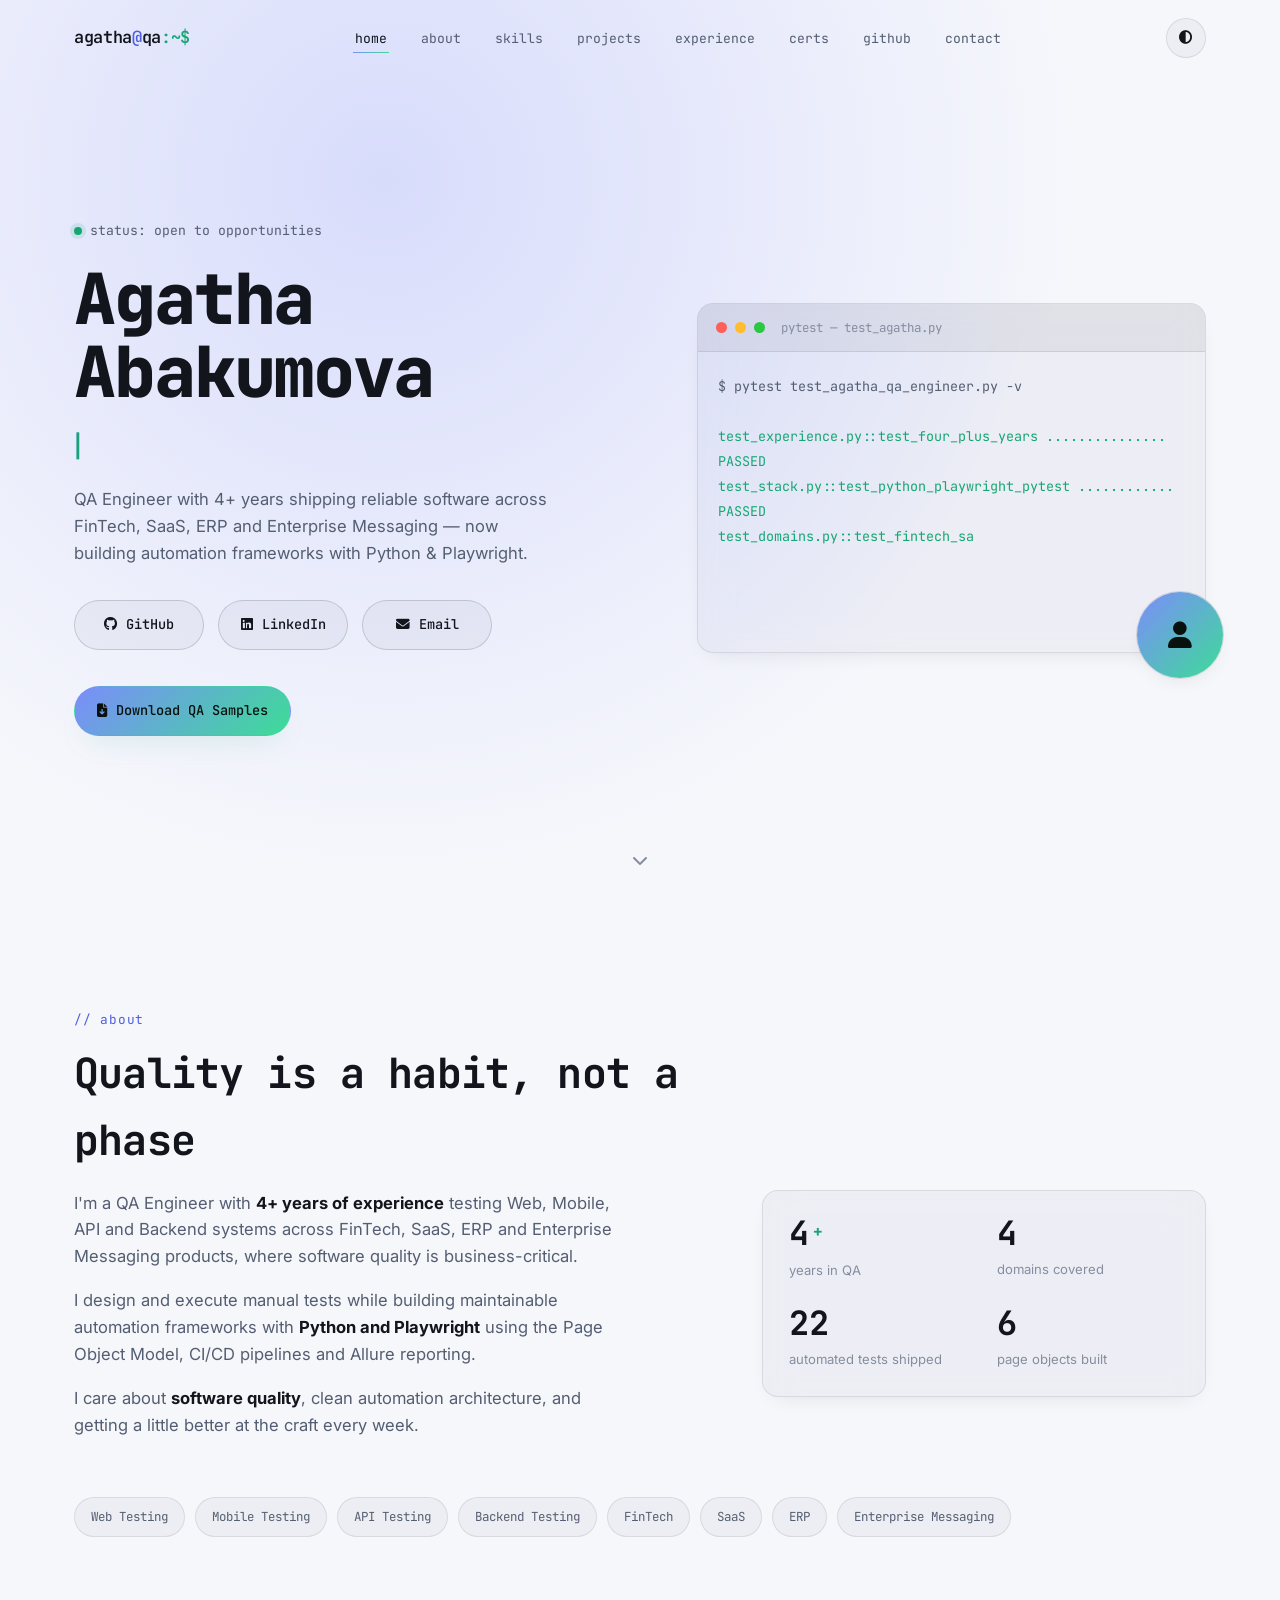
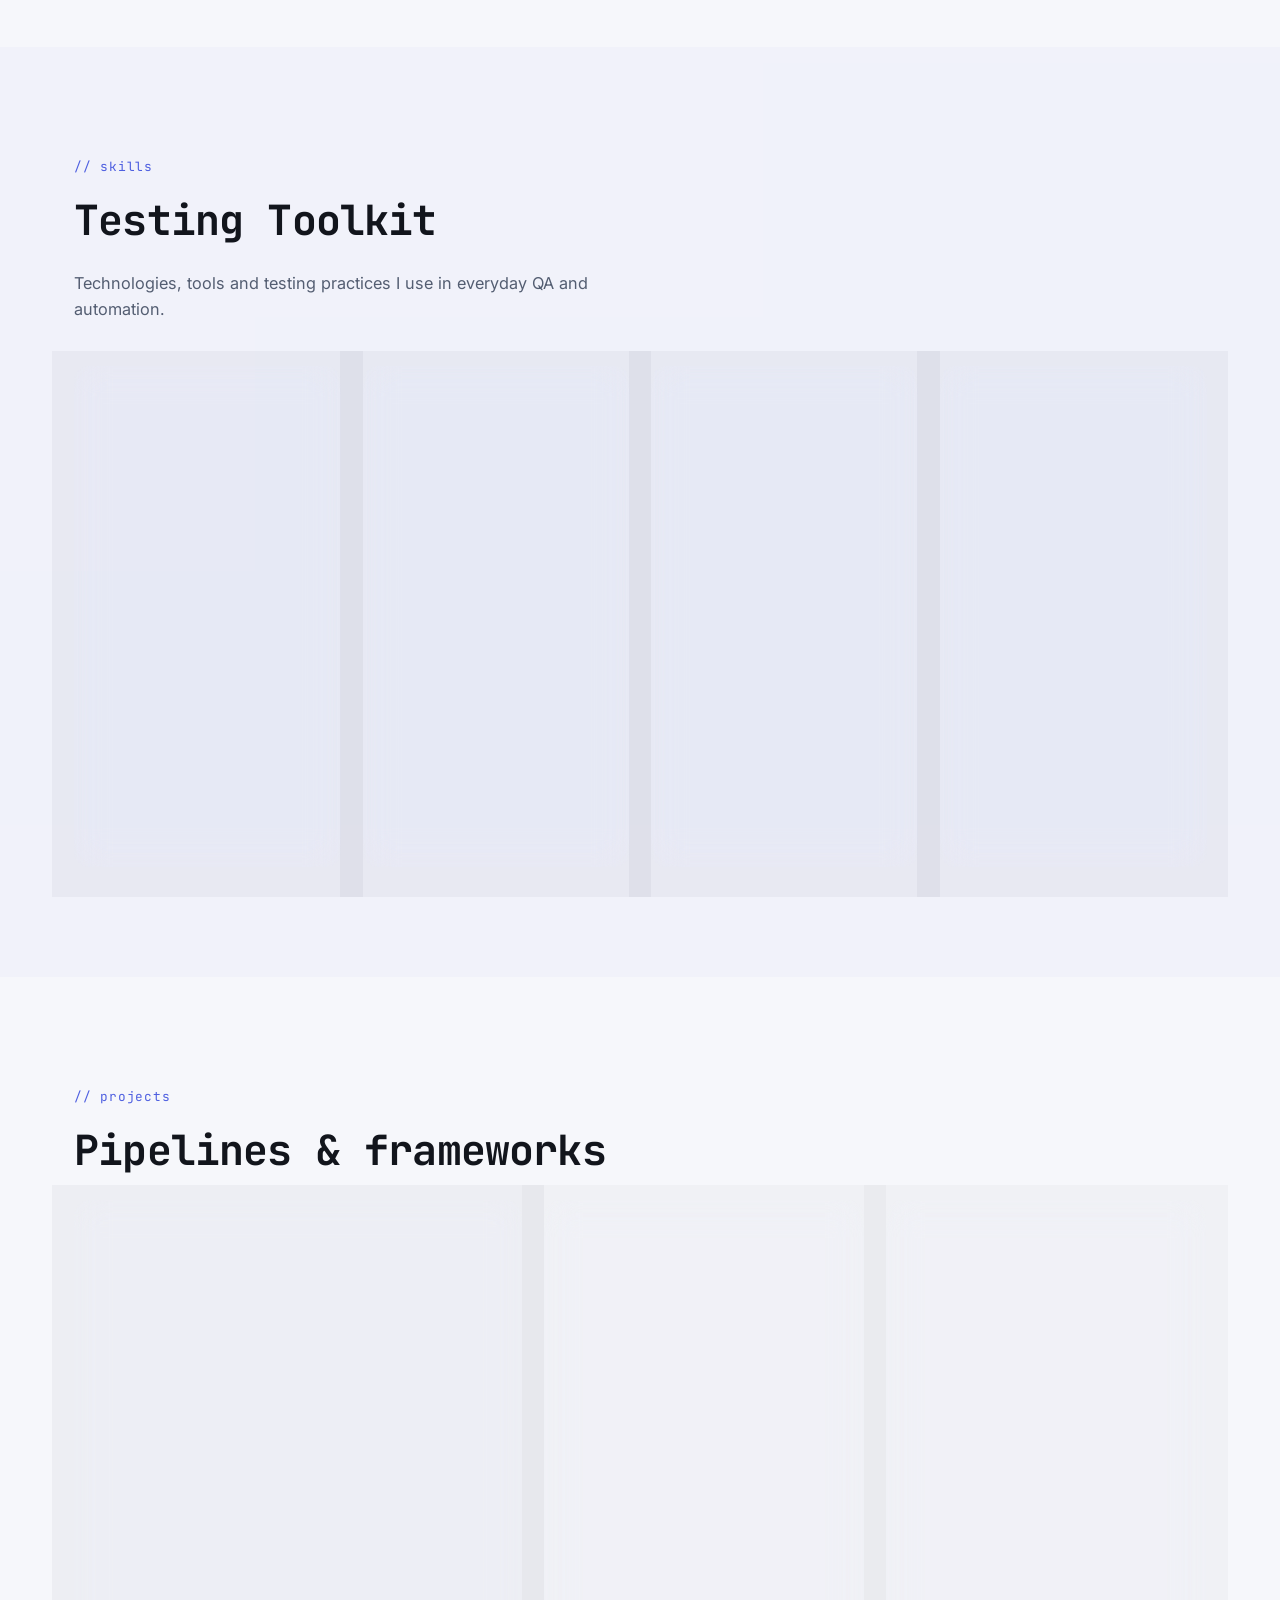
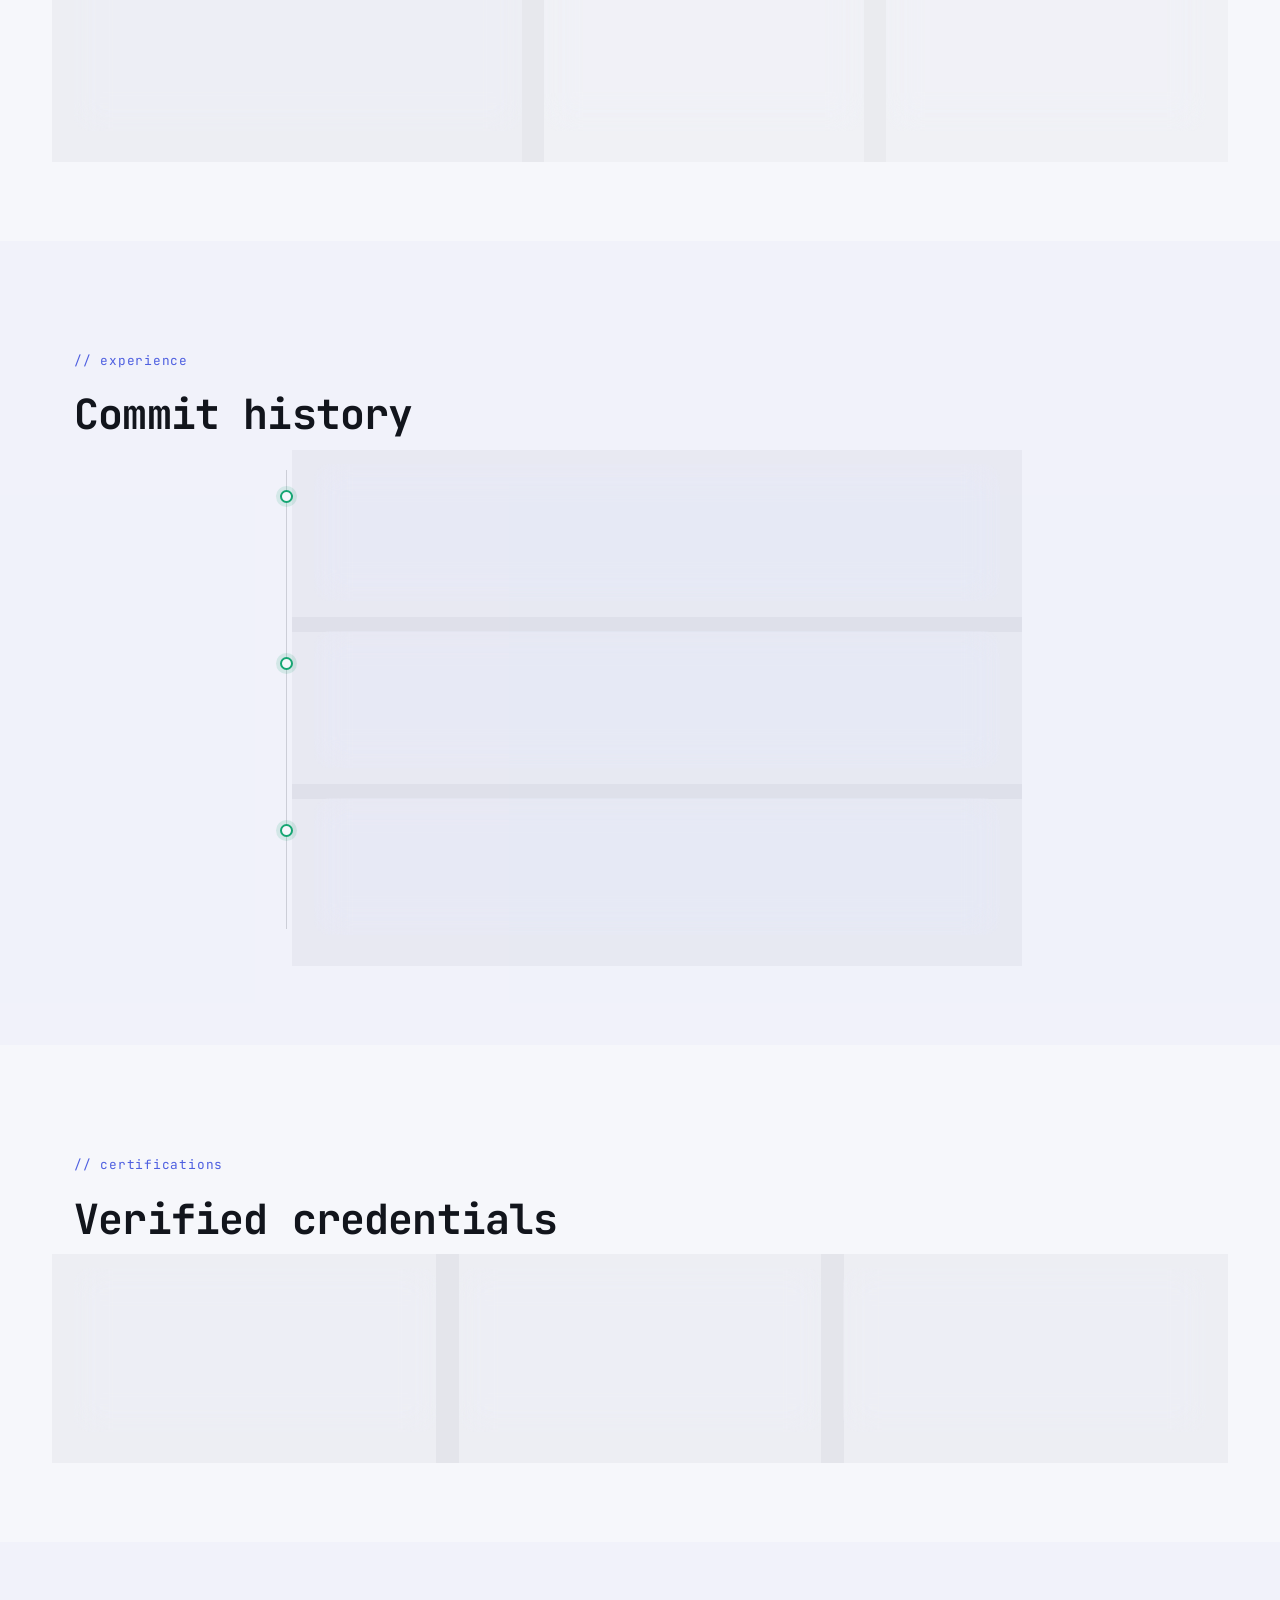
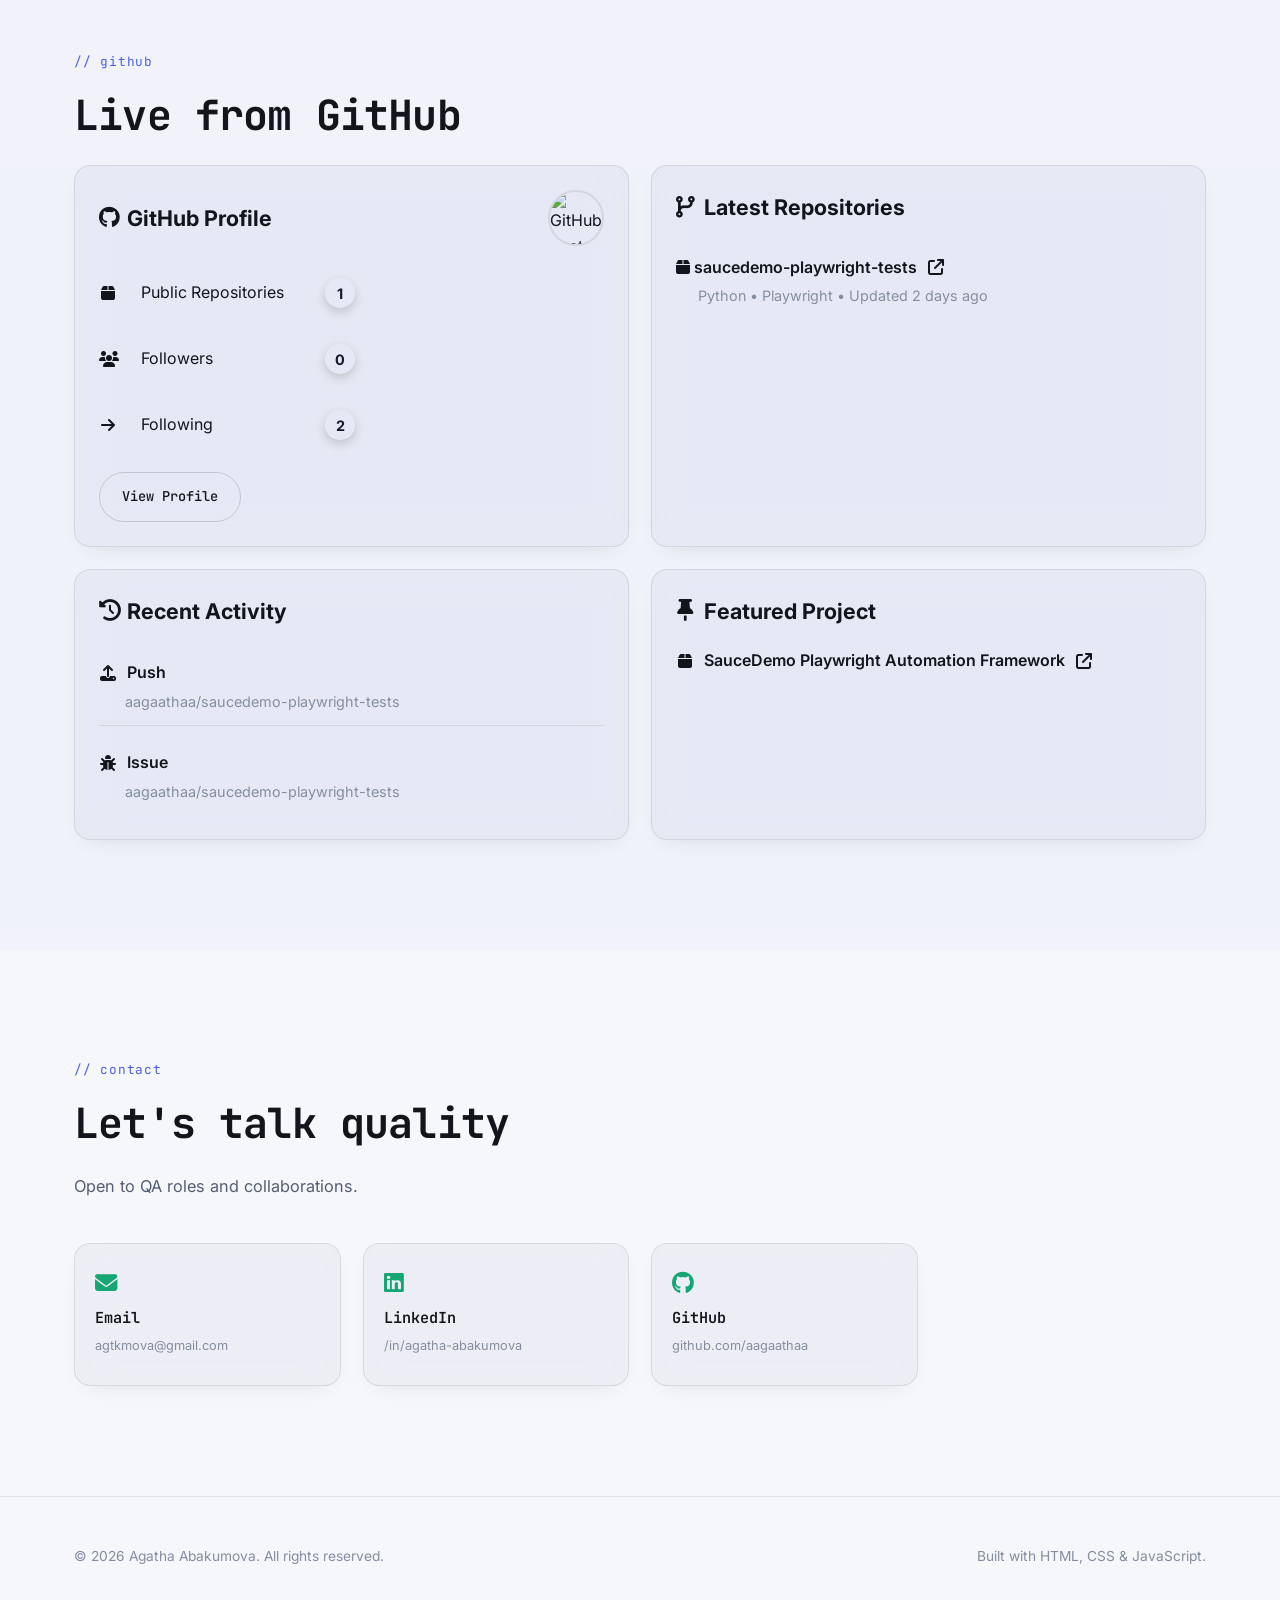
==== index.html @ ff7e0d7d "Initial portfolio release" ====
<!doctype html>
<html lang="en">
  <head>
    <meta charset="UTF-8" />
    <meta name="viewport" content="width=device-width, initial-scale=1.0" />
    <title>Agatha Abakumova — QA Engineer</title>
    <meta
      name="description"
      content="Agatha Abakumova — QA Engineer with 4+ years of experience in Manual Testing and QA Automation using Python, Playwright and Pytest across FinTech, SaaS, ERP and Enterprise Messaging."
    />
    <meta
      name="keywords"
      content="Manual QA, QA Automation Engineer, Python, Playwright, Pytest, QA Engineer, Software Testing, Test Automation"
    />
    <meta name="author" content="Agatha Abakumova" />

    <!-- Open Graph -->
    <meta property="og:type" content="website" />
    <meta property="og:title" content="Agatha Abakumova — QA Engineer" />
    <meta
      property="og:description"
      content="4+ years of QA experience across Web, Mobile, API and Backend testing. Now building automation frameworks with Python & Playwright."
    />
    <meta property="og:image" content="assets/images/og-cover.png" />
    <meta property="og:url" content=" https://aagaathaa.github.io/" />

    <!-- Favicon -->
    <link rel="icon" type="image/svg+xml" href="assets/icons/favicon.svg" />
    <link
      rel="icon"
      type="image/png"
      sizes="32x32"
      href="assets/icons/favicon-32.png"
    />
    <link
      rel="icon"
      type="image/png"
      sizes="16x16"
      href="assets/icons/favicon-16.png"
    />
    <link rel="icon" href="assets/icons/favicon.ico" />

    <!-- Apple -->
    <link rel="apple-touch-icon" href="assets/icons/apple-touch-icon.png" />

    <!-- Web App -->
    <link rel="manifest" href="assets/icons/site.webmanifest" />

    <!-- Fonts -->
    <link rel="preconnect" href="https://fonts.googleapis.com" />
    <link rel="preconnect" href="https://fonts.gstatic.com" crossorigin />
    <link
      href="https://fonts.googleapis.com/css2?family=JetBrains+Mono:wght@400;500;600;700;800&family=Inter:wght@400;500;600;700;800&display=swap"
      rel="stylesheet"
    />

    <!-- Font Awesome -->
    <link
      rel="stylesheet"
      href="https://cdnjs.cloudflare.com/ajax/libs/font-awesome/6.5.1/css/all.min.css"
    />

    <!-- AOS -->
    <link
      rel="stylesheet"
      href="https://cdnjs.cloudflare.com/ajax/libs/aos/2.3.4/aos.css"
    />

    <!-- Fancybox -->
    <link
      rel="stylesheet"
      href="https://cdn.jsdelivr.net/npm/@fancyapps/ui/dist/fancybox/fancybox.css"
    />

    <!-- Styles -->
    <link rel="stylesheet" href="css/style.css" />
  </head>
  <body data-theme="dark">
    <!-- Loader -->
    <div id="loader" aria-hidden="true">
      <div class="loader-terminal">
        <span class="loader-prompt">agatha@qa:~$</span>
        <span class="loader-cmd">
          initializing_portfolio<span class="loader-cursor">▌</span></span
        >
      </div>
    </div>

    <!-- Particles background -->
    <div id="tsparticles" aria-hidden="true"></div>

    <!-- Nav -->
    <header class="site-header" id="siteHeader">
      <nav class="navbar" aria-label="Primary">
        <a href="#home" class="brand">
          <span class="brand-prompt"
            >agatha<span class="brand-at">@</span>qa</span
          ><span class="brand-caret">:~$</span>
        </a>

        <button
          class="nav-toggle"
          id="navToggle"
          aria-label="Toggle navigation"
          aria-expanded="false"
        >
          <span></span><span></span><span></span>
        </button>

        <ul class="nav-links" id="navLinks">
          <li><a href="#home" class="nav-link active">home</a></li>
          <li><a href="#about" class="nav-link">about</a></li>
          <li><a href="#skills" class="nav-link">skills</a></li>
          <li><a href="#projects" class="nav-link">projects</a></li>
          <li><a href="#experience" class="nav-link">experience</a></li>
          <li><a href="#certifications" class="nav-link">certs</a></li>
          <li><a href="#github" class="nav-link">github</a></li>
          <li><a href="#contact" class="nav-link">contact</a></li>
        </ul>

        <button
          id="themeToggle"
          class="theme-toggle"
          aria-label="Toggle dark and light mode"
        >
          <i class="fa-solid fa-circle-half-stroke"></i>

          <span class="theme-tooltip">Switch theme</span>
        </button>
      </nav>
    </header>

    <main>
      <!-- HOME / HERO -->
      <section id="home" class="hero">
        <div class="hero-inner container">
          <div class="hero-copy" data-aos="fade-right" data-aos-duration="700">
            <p class="hero-eyebrow">
              <span class="dot dot-pass"></span>status: open to opportunities
            </p>
            <h1 class="hero-name">Agatha<br />Abakumova</h1>
            <p class="hero-role">
              <span id="typed-role"></span
              ><span class="typed-cursor" aria-hidden="true">|</span>
            </p>
            <p class="hero-desc">
              QA Engineer with 4+ years shipping reliable software across
              FinTech, SaaS, ERP and Enterprise Messaging — now building
              automation frameworks with Python &amp; Playwright.
            </p>

            <div class="hero-actions">
              <a
                href="https://github.com/aagaathaa"
                target="_blank"
                rel="noopener"
                class="btn btn-ghost"
              >
                <i class="fa-brands fa-github"></i> GitHub
              </a>

              <a
                href="https://www.linkedin.com/in/agatha-abakumova-537322231/"
                target="_blank"
                rel="noopener"
                class="btn btn-ghost"
              >
                <i class="fa-brands fa-linkedin"></i> LinkedIn
              </a>

              <a href="#contact" class="btn btn-ghost">
                <i class="fa-solid fa-envelope"></i> Email
              </a>

              <div class="hero-break"></div>

              <a href="assets/qa-samples.zip" class="btn btn-primary" download>
                <i class="fa-solid fa-file-arrow-down"></i> Download QA Samples
              </a>
            </div>
          </div>

          <div
            class="hero-visual"
            data-aos="fade-left"
            data-aos-duration="700"
            data-aos-delay="150"
          >
            <div class="terminal-card glass">
              <div class="terminal-bar">
                <span class="tdot tdot-red"></span
                ><span class="tdot tdot-yellow"></span
                ><span class="tdot tdot-green"></span>
                <span class="terminal-title">pytest — test_agatha.py</span>
              </div>
              <pre
                class="terminal-body"
                id="terminalBody"
                aria-live="polite"
              ></pre>
            </div>
            <div class="avatar-badge glass">
              <div class="avatar-ph"><i class="fa-solid fa-user"></i></div>
            </div>
          </div>
        </div>

        <a href="#about" class="scroll-hint" aria-label="Scroll to About">
          <i class="fa-solid fa-chevron-down"></i>
        </a>
      </section>

      <!-- ABOUT -->
      <section id="about" class="section">
        <div class="container">
          <p class="eyebrow" data-aos="fade-up">// about</p>
          <h2 class="section-title" data-aos="fade-up">
            Quality is a habit, not a phase
          </h2>

          <div class="about-grid">
            <div class="about-text" data-aos="fade-up" data-aos-delay="100">
              <p>
                I'm a QA Engineer with
                <strong>4+ years of experience</strong> testing Web, Mobile, API
                and Backend systems across FinTech, SaaS, ERP and Enterprise
                Messaging products, where software quality is business-critical.
              </p>
              <p>
                I design and execute manual tests while building maintainable
                automation frameworks with
                <strong>Python and Playwright</strong> using the Page Object
                Model, CI/CD pipelines and Allure reporting.
              </p>
              <p>
                I care about <strong>software quality</strong>, clean automation
                architecture, and getting a little better at the craft every
                week.
              </p>
            </div>

            <div
              class="about-stats glass"
              data-aos="fade-up"
              data-aos-delay="200"
            >
              <div class="stat">
                <span class="stat-num" data-count="4">0</span
                ><span class="stat-suffix">+</span>
                <span class="stat-label">years in QA</span>
              </div>
              <div class="stat">
                <span class="stat-num" data-count="4">0</span>
                <span class="stat-label">domains covered</span>
              </div>
              <div class="stat">
                <span class="stat-num" data-count="22">0</span>
                <span class="stat-label">automated tests shipped</span>
              </div>
              <div class="stat">
                <span class="stat-num" data-count="6">0</span>
                <span class="stat-label">page objects built</span>
              </div>
            </div>
          </div>

          <div class="domain-chips" data-aos="fade-up" data-aos-delay="250">
            <span class="chip">Web Testing</span>
            <span class="chip">Mobile Testing</span>
            <span class="chip">API Testing</span>
            <span class="chip">Backend Testing</span>
            <span class="chip">FinTech</span>
            <span class="chip">SaaS</span>
            <span class="chip">ERP</span>
            <span class="chip">Enterprise Messaging</span>
          </div>
        </div>
      </section>

      <!-- SKILLS -->
      <section id="skills" class="section section-alt">
        <div class="container">
          <p class="eyebrow" data-aos="fade-up">// skills</p>
          <h2 class="section-title" data-aos="fade-up">Testing Toolkit</h2>
          <p class="section-sub" data-aos="fade-up" data-aos-delay="50">
            Technologies, tools and testing practices I use in everyday QA and
            automation.
          </p>

          <div class="skills-grid">
            <div
              class="skill-group glass"
              data-aos="fade-up"
              data-aos-delay="100"
            >
              <h3><i class="fa-solid fa-robot"></i> Automation</h3>
              <ul class="skill-list">
                <li><i class="fa-brands fa-python"></i>Python</li>
                <li><i class="fa-solid fa-diagram-project"></i>Playwright</li>
                <li><i class="fa-solid fa-vial"></i>Pytest</li>
                <li>
                  <i class="fa-solid fa-layer-group"></i>Page Object Model
                </li>
                <li><i class="fa-solid fa-file-lines"></i>Allure Report</li>
                <li><i class="fa-brands fa-github"></i>GitHub Actions CI</li>
                <li><i class="fa-solid fa-code"></i> VS Code</li>
                <li><i class="fa-solid fa-laptop-code"></i> PyCharm</li>
                <li><i class="fa-brands fa-docker"></i>Docker</li>
                <li><i class="fa-brands fa-git-alt"></i>Git</li>
              </ul>
            </div>

            <div
              class="skill-group glass"
              data-aos="fade-up"
              data-aos-delay="180"
            >
              <h3>
                <i class="fa-solid fa-magnifying-glass"></i> Manual Testing
              </h3>
              <ul class="skill-list">
                <li><i class="fa-solid fa-arrows-rotate"></i>Regression</li>
                <li><i class="fa-solid fa-fire"></i>Smoke</li>
                <li><i class="fa-solid fa-check-double"></i>Sanity</li>
                <li><i class="fa-solid fa-rocket"></i> Release</li>
                <li><i class="fa-solid fa-list-check"></i>Functional</li>
                <li><i class="fa-solid fa-route"></i>E2E</li>
              </ul>
            </div>

            <div
              class="skill-group glass"
              data-aos="fade-up"
              data-aos-delay="260"
            >
              <h3><i class="fa-solid fa-database"></i> Data &amp; Tools</h3>
              <ul class="skill-list">
                <li><i class="fa-solid fa-database"></i>SQL</li>
                <li><i class="fa-solid fa-file-code"></i> JSON</li>
                <li><i class="fa-solid fa-plug"></i>API</li>
                <li><i class="fa-solid fa-code-compare"></i>Postman</li>
                <li><i class="fa-solid fa-server"></i>DBeaver</li>
                <li><i class="fa-brands fa-jira"></i>Jira</li>
                <li><i class="fa-solid fa-bug"></i>Xray</li>
                <li><i class="fa-solid fa-clipboard-check"></i>Qase</li>
                <li><i class="fa-solid fa-book"></i>Confluence</li>
              </ul>
            </div>

            <div
              class="skill-group glass"
              data-aos="fade-up"
              data-aos-delay="340"
            >
              <h3>
                <i class="fa-solid fa-chart-line"></i> Observability &amp; CI
              </h3>
              <ul class="skill-list">
                <li><i class="fa-brands fa-android"></i> Android Studio</li>
                <li><i class="fa-solid fa-dog"></i>Datadog</li>
                <li><i class="fa-solid fa-chart-simple"></i>Grafana</li>
                <li><i class="fa-brands fa-jenkins"></i>Jenkins</li>
                <li><i class="fa-brands fa-figma"></i>Figma</li>
              </ul>
            </div>
          </div>
        </div>
      </section>

      <!-- PROJECTS -->
      <section id="projects" class="section">
        <div class="container">
          <p class="eyebrow" data-aos="fade-up">// projects</p>
          <h2 class="section-title" data-aos="fade-up">
            Pipelines &amp; frameworks
          </h2>

          <div class="projects-grid">
            <article
              class="project-card glass"
              data-aos="fade-up"
              data-aos-delay="100"
            >
              <div class="project-status">
                <span class="dot dot-pass"></span> build passing
              </div>
              <h3>SauceDemo Playwright Automation Framework</h3>
              <p class="project-desc">
                Professional UI automation framework built with Python,
                Playwright and Pytest — engineered for readability, reuse and
                CI-first execution.
              </p>

              <ul class="project-features">
                <li><i class="fa-solid fa-check"></i>Page Object Model</li>
                <li><i class="fa-solid fa-check"></i>Reusable BasePage</li>
                <li><i class="fa-solid fa-check"></i>Pytest Fixtures</li>
                <li><i class="fa-solid fa-check"></i>Cross-browser testing</li>
                <li><i class="fa-solid fa-check"></i>Allure Reports</li>
                <li><i class="fa-solid fa-check"></i>Docker</li>
                <li><i class="fa-solid fa-check"></i>GitHub Actions CI</li>
                <li><i class="fa-solid fa-check"></i>GitHub Pages deploy</li>
              </ul>

              <div class="project-metrics">
                <div>
                  <span class="metric-num">22</span
                  ><span class="metric-label">tests automated</span>
                </div>
                <div>
                  <span class="metric-num">6</span
                  ><span class="metric-label">page objects</span>
                </div>
              </div>

              <div class="project-links">
                <a
                  href="https://github.com/aagaathaa/saucedemo-playwright-tests"
                  class="btn btn-sm btn-ghost"
                  target="_blank"
                  rel="noopener"
                  ><i class="fa-brands fa-github"></i> GitHub</a
                >
                <a
                  href="https://github.com/aagaathaa/saucedemo-playwright-tests#readme"
                  class="btn btn-sm btn-ghost"
                  target="_blank"
                  rel="noopener"
                >
                  <i class="fa-solid fa-book-open"></i>
                  README
                </a>
                <a
                  href="https://aagaathaa.github.io/saucedemo-playwright-tests/"
                  class="btn btn-sm btn-ghost"
                  target="_blank"
                  rel="noopener"
                  ><i class="fa-solid fa-chart-pie"></i> Allure Report</a
                >
              </div>
            </article>

            <article
              class="project-card project-card-empty glass"
              data-aos="fade-up"
              data-aos-delay="180"
            >
              <div class="project-status project-status-pending">
                <span class="dot dot-pending"></span> queued
              </div>
              <h3>Coming Soon</h3>
              <p class="project-desc">
                Project 2 — reserved slot for the next automation build.
              </p>
              <div class="project-placeholder">
                <i class="fa-solid fa-plus"></i>
              </div>
            </article>

            <article
              class="project-card project-card-empty glass"
              data-aos="fade-up"
              data-aos-delay="260"
            >
              <div class="project-status project-status-pending">
                <span class="dot dot-pending"></span> queued
              </div>
              <h3>Coming Soon</h3>
              <p class="project-desc">
                Project 3 — reserved slot for the next automation build.
              </p>
              <div class="project-placeholder">
                <i class="fa-solid fa-plus"></i>
              </div>
            </article>
          </div>
        </div>
      </section>

      <!-- EXPERIENCE -->
      <section id="experience" class="section section-alt">
        <div class="container">
          <p class="eyebrow" data-aos="fade-up">// experience</p>
          <h2 class="section-title" data-aos="fade-up">Commit history</h2>

          <div class="timeline">
            <div class="timeline-item" data-aos="fade-up" data-aos-delay="100">
              <div class="timeline-dot"></div>
              <div class="timeline-card glass">
                <span class="timeline-date">2025 — 2026</span>
                <h3>QA Engineer</h3>
                <p class="timeline-company">VYZER</p>
              </div>
            </div>

            <div class="timeline-item" data-aos="fade-up" data-aos-delay="180">
              <div class="timeline-dot"></div>
              <div class="timeline-card glass">
                <span class="timeline-date">2023 — 2025</span>
                <h3>QA Engineer</h3>
                <p class="timeline-company">SMARSH (TeleMessage)</p>
              </div>
            </div>

            <div class="timeline-item" data-aos="fade-up" data-aos-delay="260">
              <div class="timeline-dot"></div>
              <div class="timeline-card glass">
                <span class="timeline-date">2021 — 2023</span>
                <h3>QA Mobile Tester</h3>
                <p class="timeline-company">DeFacto Priority</p>
              </div>
            </div>
          </div>
        </div>
      </section>

      <!-- CERTIFICATIONS -->
      <section id="certifications" class="section">
        <div class="container">
          <p class="eyebrow" data-aos="fade-up">// certifications</p>
          <h2 class="section-title" data-aos="fade-up">Verified credentials</h2>

          <div class="certs-grid">
            <a
              href="assets/certificates/qa-automation.png"
              data-fancybox="certs"
              data-title="QA Automation"
              class="cert-card glass"
              data-aos="fade-up"
              data-aos-delay="100"
            >
              <i class="fa-solid fa-certificate"></i>
              <h3>QA Automation</h3>
              <p>Gal Matalon College</p>
            </a>
            <a
              href="assets/certificates/qa-manual.jpeg"
              data-fancybox="certs"
              data-title="QA Manual"
              class="cert-card glass"
              data-aos="fade-up"
              data-aos-delay="180"
            >
              <i class="fa-solid fa-certificate"></i>
              <h3>QA Manual</h3>
              <p>John Bryce College</p>
            </a>
            <a
              href="assets/certificates/python-sololearn.jpeg"
              data-fancybox="certs"
              data-title="Python"
              class="cert-card glass"
              data-aos="fade-up"
              data-aos-delay="260"
            >
              <i class="fa-brands fa-python"></i>
              <h3>Python</h3>
              <p>SoloLearn</p>
            </a>
          </div>
        </div>
      </section>

      <!-- GITHUB -->
      <section id="github" class="section section-alt">
        <div class="container">
          <p class="eyebrow" data-aos="fade-up">// github</p>
          <h2 class="section-title" data-aos="fade-up">Live from GitHub</h2>

          <div class="github-grid">
            <!-- Profile -->
            <div class="github-card glass" data-aos="fade-up">
              <div class="github-header">
                <h3>
                  <i class="fa-brands fa-github"></i>
                  GitHub Profile
                </h3>

                <a
                  href="https://github.com/aagaathaa"
                  target="_blank"
                  aria-label="GitHub Profile"
                >
                  <img id="github-avatar" src="" alt="GitHub Avatar" />
                </a>
              </div>

              <div id="github-profile">Loading...</div>

              <a
                href="https://github.com/aagaathaa"
                target="_blank"
                class="btn btn-outline"
              >
                View Profile
              </a>
            </div>

            <!-- Latest Repositories -->
            <div
              class="github-card glass"
              data-aos="fade-up"
              data-aos-delay="120"
            >
              <h3>
                <i class="fa-solid fa-code-branch"></i>
                Latest Repositories
              </h3>

              <div id="github-repositories">Loading...</div>
            </div>

            <!-- Latest Activity -->
            <div
              class="github-card glass"
              data-aos="fade-up"
              data-aos-delay="220"
            >
              <h3>
                <i class="fa-solid fa-clock-rotate-left"></i>
                Recent Activity
              </h3>

              <div id="github-events">Loading...</div>
            </div>

            <!-- Featured Project -->
            <div
              class="github-card glass"
              data-aos="fade-up"
              data-aos-delay="320"
            >
              <h3>
                <i class="fa-solid fa-thumbtack"></i>
                Featured Project
              </h3>

              <div id="github-featured">Loading...</div>
            </div>
          </div>
        </div>
      </section>

      <!-- CONTACT -->
      <section id="contact" class="section">
        <div class="container">
          <p class="eyebrow" data-aos="fade-up">// contact</p>
          <h2 class="section-title" data-aos="fade-up">Let's talk quality</h2>
          <p class="section-sub" data-aos="fade-up" data-aos-delay="50">
            Open to QA roles and collaborations.
          </p>

          <div class="contact-grid">
            <a
              href="mailto:agtkmova@gmail.com"
              class="contact-card glass"
              data-aos="fade-up"
              data-aos-delay="100"
            >
              <i class="fa-solid fa-envelope"></i>
              <span>Email</span>
              <small>agtkmova@gmail.com</small>
            </a>
            <a
              href="https://www.linkedin.com/in/agatha-abakumova-537322231/"
              target="_blank"
              rel="noopener"
              class="contact-card glass"
              data-aos="fade-up"
              data-aos-delay="160"
            >
              <i class="fa-brands fa-linkedin"></i>
              <span>LinkedIn</span>
              <small>/in/agatha-abakumova</small>
            </a>
            <a
              href="https://github.com/aagaathaa"
              target="_blank"
              rel="noopener"
              class="contact-card glass"
              data-aos="fade-up"
              data-aos-delay="220"
            >
              <i class="fa-brands fa-github"></i>
              <span>GitHub</span>
              <small>github.com/aagaathaa</small>
            </a>
          </div>
        </div>
      </section>
    </main>

    <footer class="site-footer">
      <div class="container footer-inner">
        <p>
          &copy; <span id="year"></span> Agatha Abakumova. All rights reserved.
        </p>
        <p class="footer-sub">Built with HTML, CSS &amp; JavaScript.</p>
      </div>
    </footer>

    <button id="scrollTop" class="scroll-top" aria-label="Scroll to top">
      <i class="fa-solid fa-arrow-up"></i>
    </button>

    <!-- Scripts -->
    <script src="https://cdnjs.cloudflare.com/ajax/libs/aos/2.3.4/aos.js"></script>
    <script src="https://cdnjs.cloudflare.com/ajax/libs/typed.js/2.1.0/typed.umd.js"></script>
    <script src="https://cdn.jsdelivr.net/npm/tsparticles@2.12.0/tsparticles.bundle.min.js"></script>
    <script src="js/main.js"></script>

    <!-- Fancybox Configuration -->
    <script src="https://cdn.jsdelivr.net/npm/@fancyapps/ui/dist/fancybox/fancybox.umd.js"></script>

    <script>
      Fancybox.bind("[data-fancybox]", {
        Toolbar: {
          display: ["close"],
        },

        animated: true,
        dragToClose: true,
        closeButton: "top",
        hideScrollbar: true,
      });
    </script>
  </body>
</html>
---- css/style.css ----
/* =========================================================
   AGATHA ABAKUMOVA — QA PORTFOLIO
   Design language: dark terminal / test-report aesthetic.
   Signature element: hero "pytest run" console.
   ========================================================= */

:root {
  /* ---- dark theme (default) ---- */
  --bg: #090c13;
  --bg-elevated: #10141f;
  --surface: rgba(255, 255, 255, 0.045);
  --surface-strong: rgba(255, 255, 255, 0.07);
  --border: rgba(255, 255, 255, 0.09);
  --border-strong: rgba(255, 255, 255, 0.16);

  --text-primary: #edeff5;
  --text-muted: #9aa3b8;
  --text-faint: #626c82;

  --accent-pass: #3ddc97;
  --accent-pass-dim: #3ddc9733;
  --accent-automation: #7c8cfb;
  --accent-automation-dim: #7c8cfb33;
  --accent-fail: #ff6b6b;
  --accent-warn: #f5c065;

  --gradient-brand: linear-gradient(
    135deg,
    var(--accent-automation),
    var(--accent-pass)
  );
  --gradient-glow: radial-gradient(
    circle at 30% 20%,
    rgba(124, 140, 251, 0.25),
    transparent 60%
  );

  --font-display: "JetBrains Mono", "SFMono-Regular", monospace;
  --font-body: "Inter", -apple-system, BlinkMacSystemFont, sans-serif;

  --radius-sm: 10px;
  --radius-md: 16px;
  --radius-lg: 26px;

  --shadow-lg: 0 24px 60px -20px rgba(0, 0, 0, 0.55);
  --shadow-sm: 0 8px 24px -12px rgba(0, 0, 0, 0.4);

  --header-h: 76px;
  color-scheme: dark;
}

[data-theme="light"] {
  --bg: #f6f7fb;
  --bg-elevated: #ffffff;
  --surface: rgba(16, 20, 31, 0.035);
  --surface-strong: rgba(16, 20, 31, 0.06);
  --border: rgba(16, 20, 31, 0.09);
  --border-strong: rgba(16, 20, 31, 0.16);

  --text-primary: #12151c;
  --text-muted: #545e72;
  --text-faint: #848da0;

  --accent-pass: #16a673;
  --accent-pass-dim: #16a67322;
  --accent-automation: #4e5fe0;
  --accent-automation-dim: #4e5fe022;
  --accent-fail: #e0504f;
  --accent-warn: #b9791f;

  --shadow-lg: 0 24px 60px -24px rgba(16, 20, 31, 0.18);
  --shadow-sm: 0 8px 24px -14px rgba(16, 20, 31, 0.16);
  color-scheme: light;
}

/* ---------- reset ---------- */
*,
*::before,
*::after {
  box-sizing: border-box;
}
html {
  scroll-behavior: smooth;
}
body {
  margin: 0;
  background: var(--bg);
  color: var(--text-primary);
  font-family: var(--font-body);
  line-height: 1.6;
  -webkit-font-smoothing: antialiased;
  transition:
    background 0.35s ease,
    color 0.35s ease;
  overflow-x: hidden;
}
img {
  max-width: 100%;
  display: block;
}
a {
  color: inherit;
  text-decoration: none;
}
ul {
  list-style: none;
  margin: 0;
  padding: 0;
}
button {
  font-family: inherit;
  cursor: pointer;
}
:focus-visible {
  outline: 2px solid var(--accent-automation);
  outline-offset: 3px;
}
@media (prefers-reduced-motion: reduce) {
  * {
    animation-duration: 0.001ms !important;
    animation-iteration-count: 1 !important;
    transition-duration: 0.001ms !important;
    scroll-behavior: auto !important;
  }
}

.container {
  width: 100%;
  max-width: 1180px;
  margin: 0 auto;
  padding: 0 24px;
}

/* ---------- background particles ---------- */
#tsparticles {
  position: fixed;
  inset: 0;
  z-index: 0;
  pointer-events: none;
}

/* ---------- loader ---------- */
#loader {
  position: fixed;
  inset: 0;
  z-index: 9999;
  background: var(--bg);
  display: flex;
  align-items: center;
  justify-content: center;
  transition:
    opacity 0.5s ease,
    visibility 0.5s ease;
}
#loader.hidden {
  opacity: 0;
  visibility: hidden;
}
.loader-terminal {
  font-family: var(--font-display);
  font-size: 1rem;
  color: var(--accent-pass);
}
.loader-prompt {
  color: var(--accent-automation);
  margin-right: 6px;
}
.loader-cursor {
  animation: blink 1s steps(1) infinite;
}
@keyframes blink {
  50% {
    opacity: 0;
  }
}

/* ---------- header / nav ---------- */
.site-header {
  position: fixed;
  top: 0;
  left: 0;
  right: 0;
  z-index: 100;
  height: var(--header-h);
  display: flex;
  align-items: center;
  background: transparent;
  transition:
    background 0.3s ease,
    border-color 0.3s ease,
    backdrop-filter 0.3s ease;
  border-bottom: 1px solid transparent;
}
.site-header.scrolled {
  background: color-mix(in srgb, var(--bg) 78%, transparent);
  backdrop-filter: blur(14px);
  border-bottom: 1px solid var(--border);
}
.navbar {
  width: 100%;
  max-width: 1180px;
  margin: 0 auto;
  padding: 0 24px;
  display: flex;
  align-items: center;
  justify-content: space-between;
  gap: 20px;
}
.brand {
  font-family: var(--font-display);
  font-weight: 600;
  font-size: 1.05rem;
  letter-spacing: -0.02em;
  white-space: nowrap;
}
.brand-prompt {
  color: var(--text-primary);
}
.brand-at {
  color: var(--accent-automation);
}
.brand-caret {
  color: var(--accent-pass);
}

.nav-links {
  display: flex;
  align-items: center;
  gap: 30px;
}
.nav-link {
  font-family: var(--font-display);
  font-size: 0.82rem;
  color: var(--text-muted);
  position: relative;
  padding: 6px 2px;
  transition: color 0.25s ease;
}
.nav-link::after {
  content: "";
  position: absolute;
  left: 0;
  bottom: 0;
  height: 1px;
  width: 0%;
  background: var(--gradient-brand);
  transition: width 0.25s ease;
}
.nav-link:hover,
.nav-link.active {
  color: var(--text-primary);
}
.nav-link:hover::after,
.nav-link.active::after {
  width: 100%;
}

.theme-toggle {
  position: relative;

  width: 40px;
  height: 40px;

  border-radius: 50%;
  border: 1px solid var(--border);

  background: var(--surface);
  color: var(--text-primary);

  display: flex;
  align-items: center;
  justify-content: center;

  cursor: pointer;

  transition:
    border-color 0.25s ease,
    background 0.25s ease;
}

.theme-toggle i {
  transition: transform 0.25s ease;
}

.theme-toggle:hover i {
  transform: rotate(20deg) scale(1.1);
}

.theme-tooltip {
  position: absolute;

  top: calc(100% + 12px);
  left: 50%;

  transform: translateX(-50%) translateY(-6px);

  padding: 8px 14px;

  border-radius: 12px;

  background: #1d2333;
  color: #fff;

  font-size: 0.8rem;
  font-family: var(--font-body);

  white-space: nowrap;

  box-shadow: 0 12px 30px rgba(0, 0, 0, 0.25);

  opacity: 0;
  visibility: hidden;

  transition:
    opacity 0.2s ease,
    transform 0.2s ease;

  pointer-events: none;

  z-index: 100;
}

.theme-tooltip::before {
  content: "";

  position: absolute;

  top: -5px;
  left: 50%;

  width: 10px;
  height: 10px;

  background: #1d2333;

  transform: translateX(-50%) rotate(45deg);
}

.theme-toggle:hover .theme-tooltip {
  opacity: 1;
  visibility: visible;

  transform: translateX(-50%) translateY(0);
}

.nav-toggle {
  display: none;
  flex-direction: column;
  gap: 5px;
  width: 34px;
  height: 28px;
  background: none;
  border: none;
}
.nav-toggle span {
  display: block;
  height: 2px;
  width: 100%;
  background: var(--text-primary);
  border-radius: 2px;
  transition:
    transform 0.3s ease,
    opacity 0.3s ease;
}

/* ---------- glass surfaces ---------- */
.glass {
  background: var(--surface);
  border: 1px solid var(--border);
  border-radius: var(--radius-md);
  backdrop-filter: blur(16px) saturate(140%);
  -webkit-backdrop-filter: blur(16px) saturate(140%);
  box-shadow: var(--shadow-sm);
}

/* ---------- eyebrows / titles ---------- */
.eyebrow {
  font-family: var(--font-display);
  font-size: 0.8rem;
  letter-spacing: 0.06em;
  color: var(--accent-automation);
  margin: 0 0 10px;
}
.section-title {
  font-family: var(--font-display);
  font-weight: 700;
  letter-spacing: -0.02em;
  font-size: clamp(1.7rem, 3.4vw, 2.6rem);
  margin: 0 0 16px;
  max-width: 720px;
}
.section-sub {
  color: var(--text-muted);
  max-width: 600px;
  margin: 0 0 44px;
  font-size: 1.02rem;
}

.section {
  position: relative;
  z-index: 1;
  padding: 110px 0;
}
.section-alt {
  background: color-mix(in srgb, var(--bg) 92%, var(--accent-automation) 3%);
}

/* ---------- buttons ---------- */
.btn {
  display: inline-flex;
  align-items: center;
  gap: 9px;
  padding: 13px 22px;
  border-radius: 999px;
  font-family: var(--font-display);
  font-size: 0.85rem;
  font-weight: 500;
  border: 1px solid var(--border-strong);
  transition:
    transform 0.25s ease,
    box-shadow 0.25s ease,
    border-color 0.25s ease,
    background 0.25s ease;
  white-space: nowrap;
}
.btn:hover {
  transform: translateY(-3px);
}
.btn-primary {
  background: var(--gradient-brand);
  color: #08110d;
  border-color: transparent;
  box-shadow: 0 14px 30px -12px var(--accent-pass-dim);
}
.btn-primary:hover {
  box-shadow: 0 18px 36px -12px var(--accent-pass-dim);
}
.btn-ghost {
  background: var(--surface);
  color: var(--text-primary);
}
.btn-ghost:hover {
  border-color: var(--accent-automation);
  background: var(--accent-automation-dim);
}
.btn-sm {
  padding: 9px 16px;
  font-size: 0.76rem;
}

/* ---------- hero ---------- */
.hero {
  position: relative;
  z-index: 1;
  min-height: 100vh;
  display: flex;
  align-items: center;
  padding-top: var(--header-h);
  background: var(--gradient-glow), var(--bg);
}
.hero-inner {
  display: grid;
  grid-template-columns: 1.05fr 0.95fr;
  gap: 60px;
  align-items: center;
  padding-top: 40px;
  padding-bottom: 60px;
}
.hero-eyebrow {
  font-family: var(--font-display);
  font-size: 0.82rem;
  color: var(--text-muted);
  display: flex;
  align-items: center;
  gap: 8px;
  margin: 0 0 22px;
}
.dot {
  width: 8px;
  height: 8px;
  border-radius: 50%;
  display: inline-block;
}
.dot-pass {
  background: var(--accent-pass);
  box-shadow: 0 0 0 4px var(--accent-pass-dim);
}
.dot-pending {
  background: var(--accent-warn);
  box-shadow: 0 0 0 4px rgba(245, 192, 101, 0.2);
}

.hero-name {
  font-family: var(--font-display);
  font-weight: 800;
  letter-spacing: -0.03em;
  font-size: clamp(2.6rem, 6vw, 4.4rem);
  line-height: 1.03;
  margin: 0 0 20px;
}
.hero-role {
  font-size: clamp(1.1rem, 2vw, 1.4rem);
  font-weight: 600;
  margin: 0 0 22px;
  background: var(--gradient-brand);
  -webkit-background-clip: text;
  background-clip: text;
  color: transparent;
  min-height: 1.6em;
}
.typed-cursor {
  color: var(--accent-pass);
  -webkit-text-fill-color: var(--accent-pass);
  animation: blink 1s steps(1) infinite;
}
.hero-desc {
  color: var(--text-muted);
  max-width: 480px;
  font-size: 1.04rem;
  margin: 0 0 34px;
}
.hero-actions {
  display: flex;
  flex-wrap: wrap;
  gap: 14px;
}

.hero-visual {
  position: relative;
}
.terminal-card {
  padding: 0;
  overflow: hidden;
}
.terminal-bar {
  display: flex;
  align-items: center;
  gap: 8px;
  padding: 14px 18px;
  border-bottom: 1px solid var(--border);
  background: var(--surface-strong);
}
.tdot {
  width: 11px;
  height: 11px;
  border-radius: 50%;
}
.tdot-red {
  background: #ff5f57;
}
.tdot-yellow {
  background: #febc2e;
}
.tdot-green {
  background: #28c840;
}
.terminal-title {
  margin-left: 8px;
  font-family: var(--font-display);
  font-size: 0.78rem;
  color: var(--text-faint);
}
.terminal-body {
  margin: 0;
  padding: 22px 20px 28px;
  min-height: 300px;
  font-family: var(--font-display);
  font-size: 0.84rem;
  line-height: 1.85;
  color: var(--text-muted);
  white-space: pre-wrap;
  word-break: break-word;
}
.terminal-body .line-pass {
  color: var(--accent-pass);
}
.terminal-body .line-dim {
  color: var(--text-faint);
}
.terminal-body .line-final {
  color: var(--accent-pass);
  font-weight: 700;
}

.avatar-badge {
  position: absolute;
  right: -18px;
  bottom: -26px;
  width: 88px;
  height: 88px;
  border-radius: 50%;
  display: flex;
  align-items: center;
  justify-content: center;
  padding: 0;
}
.avatar-ph {
  width: 100%;
  height: 100%;
  border-radius: 50%;
  display: flex;
  align-items: center;
  justify-content: center;
  background: var(--gradient-brand);
  color: #08110d;
  font-size: 1.7rem;
}

.scroll-hint {
  position: absolute;
  bottom: 26px;
  left: 50%;
  transform: translateX(-50%);
  color: var(--text-faint);
  animation: floaty 2.2s ease-in-out infinite;
}
@keyframes floaty {
  0%,
  100% {
    transform: translateX(-50%) translateY(0);
  }
  50% {
    transform: translateX(-50%) translateY(8px);
  }
}

/* ---------- about ---------- */
.about-grid {
  display: grid;
  grid-template-columns: 1.3fr 0.9fr;
  gap: 46px;
  align-items: start;
  margin-bottom: 40px;
}
.about-text p {
  color: var(--text-muted);
  font-size: 1.04rem;
  margin: 0 0 18px;
  max-width: 560px;
}
.about-text strong {
  color: var(--text-primary);
}

.about-stats {
  padding: 26px;
  display: grid;
  grid-template-columns: 1fr 1fr;
  gap: 26px;
}
.stat {
  display: flex;
  flex-wrap: wrap;
  align-items: baseline;
}

.stat-num {
  font-family: var(--font-display);
  font-size: 2.1rem;
  font-weight: 700;
  line-height: 1;
  color: var(--text-primary);
}

.stat-suffix {
  display: inline-block;
  margin-left: 4px;

  font-family: var(--font-display);
  font-size: 1rem;
  font-weight: 700;

  color: var(--accent-pass);

  position: relative;
  top: -0.45em;
}

.stat-label {
  width: 100%;
  margin-top: 8px;

  color: var(--text-faint);
  font-size: 0.82rem;
}

.domain-chips {
  display: flex;
  flex-wrap: wrap;
  gap: 10px;
}
.chip {
  font-family: var(--font-display);
  font-size: 0.78rem;
  padding: 9px 16px;
  border-radius: 999px;
  border: 1px solid var(--border);
  color: var(--text-muted);
  background: var(--surface);
  transition:
    border-color 0.25s ease,
    color 0.25s ease,
    transform 0.25s ease;
}
.chip:hover {
  border-color: var(--accent-automation);
  color: var(--text-primary);
  transform: translateY(-2px);
}

/* ---------- skills ---------- */
.skills-grid {
  display: grid;
  grid-template-columns: repeat(4, 1fr);
  gap: 22px;
}
.skill-group {
  padding: 26px 24px;
  transition:
    transform 0.3s ease,
    border-color 0.3s ease;
}
.skill-group:hover {
  transform: translateY(-6px);
  border-color: var(--border-strong);
}
.skill-group h3 {
  font-family: var(--font-display);
  font-size: 0.95rem;
  margin: 0 0 18px;
  display: flex;
  align-items: center;
  gap: 10px;
  color: var(--text-primary);
}
.skill-group h3 i {
  color: var(--accent-automation);
}
.skill-list li {
  display: flex;
  align-items: center;
  gap: 10px;
  padding: 8px 0;
  color: var(--text-muted);
  font-size: 0.92rem;
  border-top: 1px solid var(--border);
}
.skill-list li:first-child {
  border-top: none;
}
.skill-list li i {
  width: 18px;
  color: var(--accent-pass);
  font-size: 0.85rem;
}

/* ---------- projects ---------- */
.projects-grid {
  display: grid;
  grid-template-columns: 1.4fr 1fr 1fr;
  gap: 22px;
  align-items: stretch;
}
.project-card {
  padding: 30px;
  display: flex;
  flex-direction: column;
  transition:
    transform 0.3s ease,
    border-color 0.3s ease;
}
.project-card:hover {
  transform: translateY(-6px);
  border-color: var(--border-strong);
}
.project-status {
  font-family: var(--font-display);
  font-size: 0.76rem;
  color: var(--accent-pass);
  display: flex;
  align-items: center;
  gap: 8px;
  margin-bottom: 14px;
}
.project-status-pending {
  color: var(--accent-warn);
}
.project-card h3 {
  margin: 0 0 10px;
  font-size: 1.2rem;
  letter-spacing: -0.01em;
}
.project-desc {
  color: var(--text-muted);
  font-size: 0.94rem;
  margin: 0 0 18px;
}
.project-features {
  display: grid;
  grid-template-columns: 1fr 1fr;
  gap: 8px 14px;
  margin-bottom: 22px;
}
.project-features li {
  font-size: 0.82rem;
  color: var(--text-muted);
  display: flex;
  align-items: center;
  gap: 7px;
}
.project-features li i {
  color: var(--accent-pass);
  font-size: 0.72rem;
}
.project-metrics {
  display: flex;
  gap: 30px;
  margin: auto 0 22px;
  padding-top: 18px;
  border-top: 1px solid var(--border);
}
.metric-num {
  display: block;
  font-family: var(--font-display);
  font-size: 1.5rem;
  font-weight: 700;
}
.metric-label {
  font-size: 0.76rem;
  color: var(--text-faint);
}
.project-links {
  display: flex;
  flex-wrap: wrap;
  gap: 10px;
}

.project-card-empty {
  align-items: flex-start;
  justify-content: flex-start;
  opacity: 0.75;
}
.project-placeholder {
  margin-top: auto;
  align-self: center;
  width: 56px;
  height: 56px;
  border-radius: 50%;
  border: 1px dashed var(--border-strong);
  display: flex;
  align-items: center;
  justify-content: center;
  color: var(--text-faint);
  font-size: 1.2rem;
}

/* ---------- experience timeline ---------- */
.timeline {
  position: relative;
  max-width: 720px;
  margin: 0 auto;
  padding-left: 34px;
}
.timeline::before {
  content: "";
  position: absolute;
  left: 6px;
  top: 6px;
  bottom: 6px;
  width: 1px;
  background: var(--border-strong);
}
.timeline-item {
  position: relative;
  margin-bottom: 30px;
}
.timeline-item:last-child {
  margin-bottom: 0;
}
.timeline-dot {
  position: absolute;
  left: -34px;
  top: 26px;
  width: 13px;
  height: 13px;
  border-radius: 50%;
  background: var(--bg);
  border: 2px solid var(--accent-pass);
  box-shadow: 0 0 0 4px var(--accent-pass-dim);
}
.timeline-card {
  padding: 22px 26px;
}
.timeline-date {
  font-family: var(--font-display);
  font-size: 0.78rem;
  color: var(--accent-automation);
}
.timeline-card h3 {
  margin: 8px 0 4px;
  font-size: 1.15rem;
}
.timeline-company {
  margin: 0;
  color: var(--text-muted);
  font-size: 0.94rem;
}

/* ---------- certifications ---------- */
.certs-grid {
  display: grid;
  grid-template-columns: repeat(3, 1fr);
  gap: 22px;
}
.cert-card {
  display: block;
  position: relative;
  overflow: hidden;

  padding: 32px 24px;

  text-align: center;

  text-decoration: none;
  color: inherit;

  cursor: pointer;

  transition:
    transform 0.3s ease,
    border-color 0.3s ease,
    box-shadow 0.3s ease;
}

.cert-card > * {
  position: relative;
  z-index: 2;
}

.cert-card:hover {
  transform: translateY(-8px);

  border-color: var(--accent-automation);
}

[data-theme="light"] .cert-card:hover h3 {
  color: #111827;
}

[data-theme="light"] .cert-card:hover p {
  color: #374151;
}

[data-theme="dark"] .cert-card:hover h3 {
  color: #fff;
}

[data-theme="dark"] .cert-card:hover p {
  color: rgba(255, 255, 255, 0.8);
}

[data-theme="dark"] .cert-card:hover > i {
  color: #7aa2ff;
}

.cert-card::before {
  content: "";

  position: absolute;
  inset: 0;

  background: rgba(15, 23, 42, 0.22);

  opacity: 0;

  transition: opacity 0.25s ease;

  z-index: 1;
}

.cert-card::after {
  content: "\f002";
  font-family: "Font Awesome 6 Free";
  font-weight: 900;

  position: absolute;
  top: 18px;
  right: 18px;

  width: 42px;
  height: 42px;

  display: flex;
  align-items: center;
  justify-content: center;

  border-radius: 50%;

  background: rgba(15, 23, 42, 0.22);
  backdrop-filter: blur(10px);

  color: white;
  font-size: 1rem;

  opacity: 0;

  transform: scale(0.8);

  transition: all 0.25s ease;

  z-index: 3;
}

.cert-card:hover::before {
  opacity: 1;
}

.cert-card:hover::after {
  opacity: 1;
  transform: scale(1);
}

.cert-card i {
  font-size: 1.8rem;
  color: var(--accent-automation);
  margin-bottom: 14px;
}
.cert-card h3 {
  margin: 0 0 6px;
  font-size: 1.05rem;
}
.cert-card p {
  margin: 0;
  color: var(--text-faint);
  font-size: 0.86rem;
}
.cert-card-pending {
  opacity: 0.7;
}
.cert-card-pending i {
  color: var(--accent-warn);
}

/* ---------- github ---------- */

.github-header {
  display: flex;
  justify-content: space-between;
  align-items: center;
  width: 100%;
}

.github-header h3 {
  margin: 0;
  display: flex;
  align-items: center;
  gap: 10px;
}

#github-avatar {
  width: 56px;
  height: 56px;
  border-radius: 50%;
  object-fit: cover;

  border: 2px solid var(--border);

  transition: 0.25s ease;
}

#github-avatar:hover {
  transform: translateY(-6px);
  border-color: var(--border-strong);
}

.github-grid {
  display: grid;
  grid-template-columns: repeat(2, 1fr);
  gap: 22px;
}

.github-card {
  padding: 24px;
  min-height: 220px;
  display: flex;
  flex-direction: column;
  align-items: flex-start;
  justify-content: flex-start;
  gap: 20px;
  overflow: hidden;
}

.github-card h3 {
  display: flex;
  align-items: center;
  gap: 10px;
  margin: 0;
  font-size: 1.35rem;
}

.repo-link,
.featured-link,
.activity-title {
  gap: 10px;
}

#github-profile,
#github-repositories,
#github-events {
  width: 100%;
  display: flex;
  flex-direction: column;
  gap: 12px;
}

.github-stat {
  display: grid;
  grid-template-columns: 28px 170px 34px;
  align-items: center;
  column-gap: 14px;

  padding: 12px 0;
}

.github-stat i {
  font-size: 1rem;
  text-align: center;
}

.github-stat span {
  margin: 0;
}

.github-stat strong {
  justify-self: start;

  display: flex;
  align-items: center;
  justify-content: center;

  width: 30px;
  height: 30px;

  border-radius: 999px;
  background: linear-gradient(
    135deg,
    var(--accent-primary),
    var(--accent-automation)
  );

  color: #111827;
  font-weight: 700;
  font-size: 0.9rem;

  box-shadow: 0 4px 12px rgba(0, 0, 0, 0.18);
}

[data-theme="dark"] .github-stat strong {
  background: rgba(96, 165, 250, 0.12);
  color: #60a5fa;

  border: 1px solid rgba(96, 165, 250, 0.35);

  box-shadow: 0 0 12px rgba(96, 165, 250, 0.18);
}

#github-profile p:last-child {
  border-bottom: none;
}

.repo-link {
  display: inline-flex;
  align-items: center;

  color: var(--text-primary);
  text-decoration: none;
  font-weight: 600;

  transition: color 0.2s ease;
}

.repo-link span,
.repo-link i {
  color: inherit;
}

.repo-link:hover {
  color: var(--accent-automation);
}

.repo-meta {
  margin-left: 22px;
  margin-top: 4px;
  color: var(--text-faint);
  font-size: 0.9rem;
}

.repo-item {
  padding: 10px 0;
  border-bottom: 1px solid var(--border);
}

.repo-item:last-child {
  border-bottom: none;
}

.repo-top a .fa-arrow-up-right-from-square,
.featured-link .fa-arrow-up-right-from-square {
  transition: color 0.2s ease;
}

.repo-top a:hover .fa-arrow-up-right-from-square,
.featured-link:hover .fa-arrow-up-right-from-square {
  transform: translate(2px, -2px);
}

.github-card .btn {
  margin-top: auto;
}

.pinned-placeholder {
  text-align: center;
  color: var(--text-faint);
}

.pinned-placeholder i {
  font-size: 1.6rem;
  margin-bottom: 10px;
  color: var(--accent-automation);
}

.pinned-placeholder p {
  font-size: 0.86rem;
  max-width: 220px;
  margin: 0 auto;
}

.section-note {
  color: var(--text-faint);
  font-size: 0.82rem;
  margin-top: 22px;
}

.section-note code {
  font-family: var(--font-display);
  background: var(--surface-strong);
  padding: 2px 6px;
  border-radius: 6px;
}

.activity-title {
  display: flex;
  align-items: center;
  font-weight: 600;
}

.activity-title i {
  color: var(--accent-primary);
  width: 18px;
  text-align: center;
}

.activity-repo {
  margin-left: 26px;
  margin-top: 4px;
  color: var(--text-faint);
  font-size: 0.9rem;
}

.activity-item {
  padding: 12px 0;
  border-bottom: 1px solid var(--border);
}

.activity-item:last-child {
  border-bottom: none;
}

@media (max-width: 900px) {
  .github-grid {
    grid-template-columns: 1fr;
  }

  .github-card {
    min-height: auto;
  }
}

.github-card {
  transition: 0.25s;
}

.github-card:hover {
  transform: translateY(-6px);
  border-color: var(--border-strong);
}

.featured-link {
  display: inline-flex;
  align-items: center;
  gap: 10px;

  text-decoration: none;
  font-weight: 600;

  color: var(--text-primary);

  transition: color 0.2s ease;
}

.featured-link span,
.featured-link .fa-arrow-up-right-from-square {
  color: inherit;
}

.featured-link .fa-box {
  color: var(--text-primary);
}

.featured-link:hover {
  color: var(--accent-automation);
}

.repo-link i,
.featured-link i,
.activity-title i,
.github-stat i,
.github-card h3 i {
  width: 18px;
  text-align: center;
}

/* ---------- contact ---------- */
.contact-grid {
  display: grid;
  grid-template-columns: repeat(4, 1fr);
  gap: 22px;
}
.contact-card {
  padding: 28px 20px;
  display: flex;
  flex-direction: column;
  align-items: flex-start;
  gap: 6px;
  transition:
    transform 0.3s ease,
    border-color 0.3s ease;
}
.contact-card:hover {
  transform: translateY(-6px);
  border-color: var(--accent-automation);
}
.contact-card i {
  font-size: 1.4rem;
  color: var(--accent-pass);
  margin-bottom: 6px;
}
.contact-card span {
  font-family: var(--font-display);
  font-weight: 600;
  font-size: 0.95rem;
}
.contact-card small {
  color: var(--text-faint);
  font-size: 0.8rem;
}

/* ---------- footer ---------- */
.site-footer {
  padding: 34px 0;
  border-top: 1px solid var(--border);
  position: relative;
  z-index: 1;
}
.footer-inner {
  display: flex;
  justify-content: space-between;
  flex-wrap: wrap;
  gap: 8px;
  color: var(--text-faint);
  font-size: 0.86rem;
}

/* ---------- scroll to top ---------- */
.scroll-top {
  position: fixed;
  right: 26px;
  bottom: 26px;
  z-index: 90;
  width: 46px;
  height: 46px;
  border-radius: 50%;
  background: var(--gradient-brand);
  color: #08110d;
  border: none;
  display: flex;
  align-items: center;
  justify-content: center;
  font-size: 1rem;
  box-shadow: var(--shadow-sm);
  opacity: 0;
  visibility: hidden;
  transform: translateY(12px);
  transition:
    opacity 0.3s ease,
    transform 0.3s ease,
    visibility 0.3s ease;
}
.scroll-top.visible {
  opacity: 1;
  visibility: visible;
  transform: translateY(0);
}
.scroll-top:hover {
  transform: translateY(-4px);
}

/* =========================================================
   RESPONSIVE
   ========================================================= */
@media (max-width: 1024px) {
  .hero-inner {
    grid-template-columns: 1fr;
  }
  .hero-visual {
    order: -1;
    max-width: 460px;
    margin: 0 auto;
  }
  .skills-grid {
    grid-template-columns: repeat(2, 1fr);
  }
  .projects-grid {
    grid-template-columns: 1fr;
  }
  .about-grid {
    grid-template-columns: 1fr;
  }
  .contact-grid {
    grid-template-columns: repeat(2, 1fr);
  }
  .github-grid {
    grid-template-columns: 1fr;
  }
}

@media (max-width: 760px) {
  .nav-toggle {
    display: flex;
  }
  .nav-links {
    position: fixed;
    top: var(--header-h);
    left: 0;
    right: 0;
    flex-direction: column;
    align-items: flex-start;
    gap: 0;
    background: var(--bg-elevated);
    border-bottom: 1px solid var(--border);
    max-height: 0;
    overflow: hidden;
    transition: max-height 0.35s ease;
  }
  .nav-links.open {
    max-height: 420px;
  }
  .nav-links li {
    width: 100%;
  }
  .nav-link {
    display: block;
    width: 100%;
    padding: 16px 24px;
  }
  .nav-link::after {
    display: none;
  }

  .certs-grid {
    grid-template-columns: 1fr;
  }
  .contact-grid {
    grid-template-columns: 1fr;
  }
  .about-stats {
    grid-template-columns: 1fr 1fr;
  }
  .section {
    padding: 80px 0;
  }
  .hero-actions {
    flex-direction: column;
    align-items: stretch;
  }
  .hero-actions .btn {
    justify-content: center;
  }
}

@media (max-width: 560px) {
  .skills-grid {
    grid-template-columns: 1fr;
  }
  .project-features {
    grid-template-columns: 1fr;
  }
}

.terminal-404 code {
  display: block;
  margin-bottom: 10px;

  color: #5d83ff;

  font-family: "JetBrains Mono", monospace;

  font-size: 1rem;
}

.terminal-404 h1 {
  margin: 28px 0 12px;
}

.hero-actions .btn-ghost {
  width: 130px;
  justify-content: center;
}

.hero-break {
  flex-basis: 100%;
  height: 8px;
}
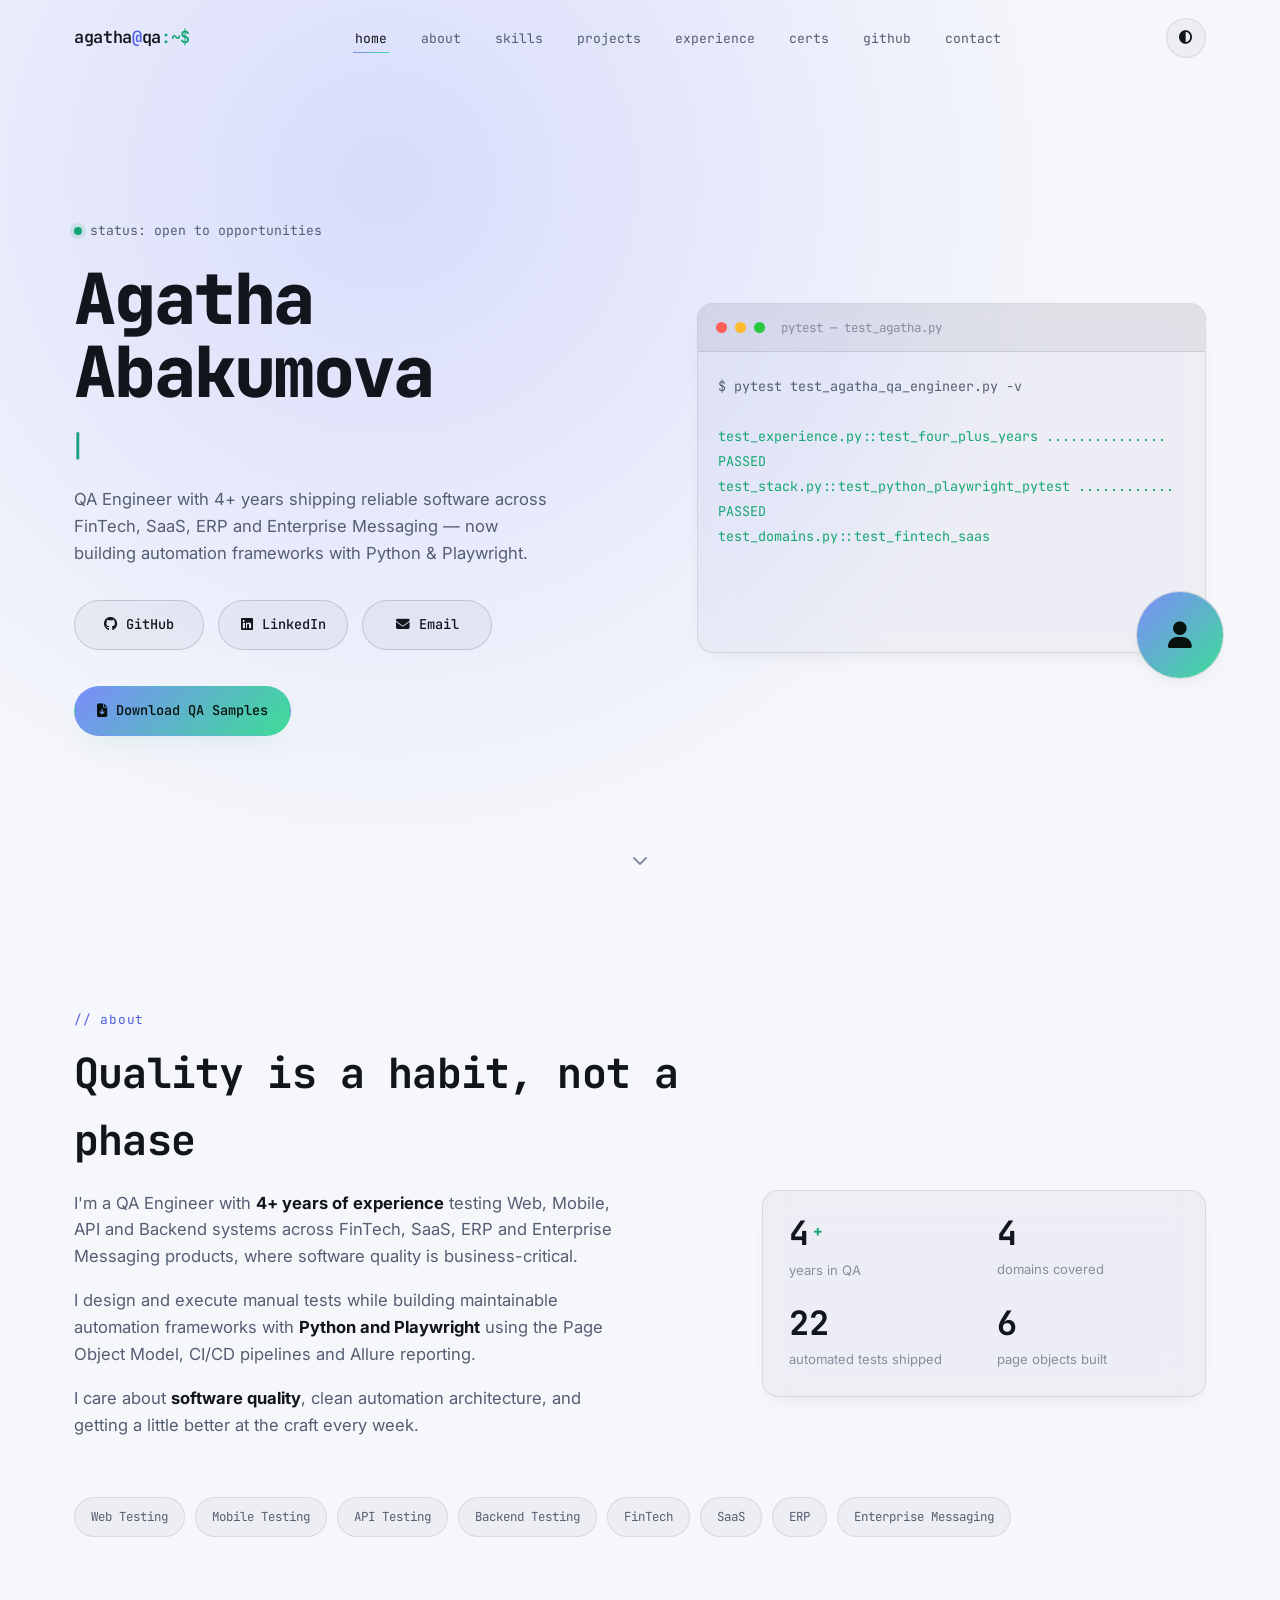
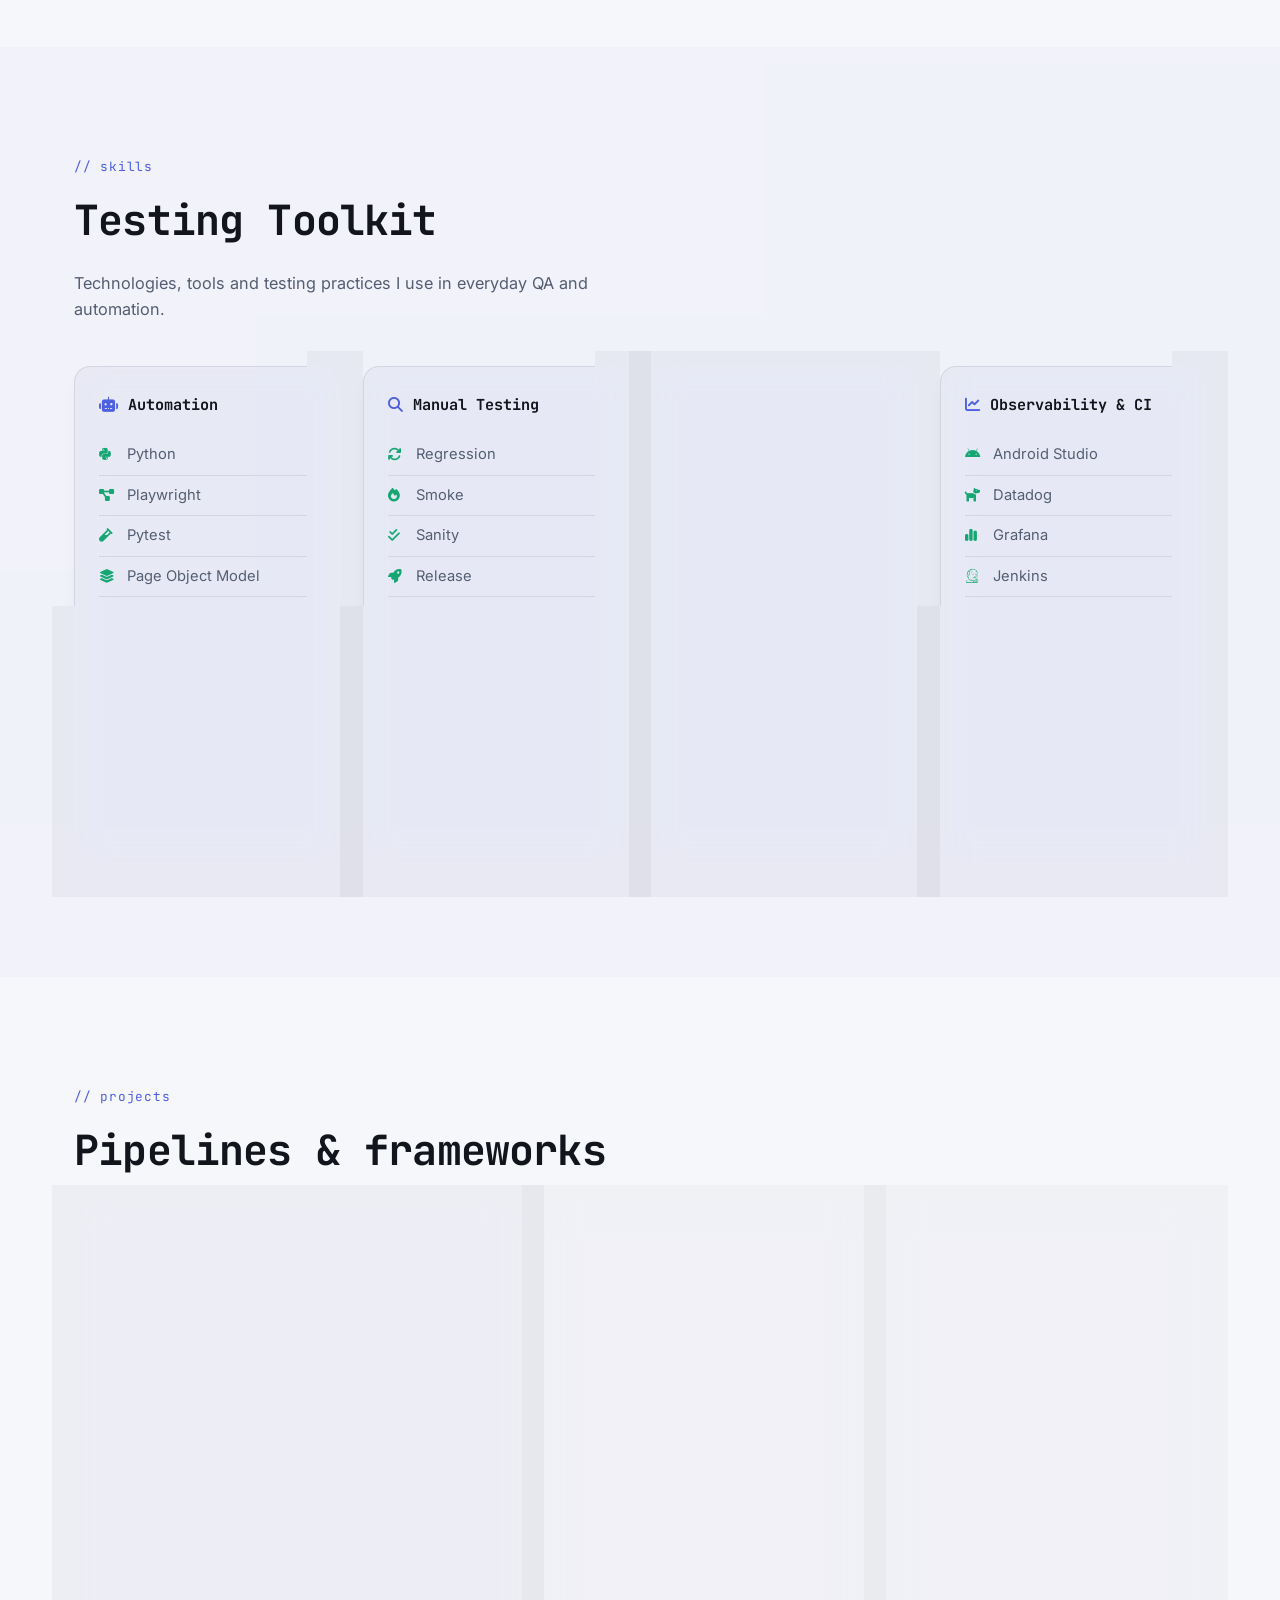
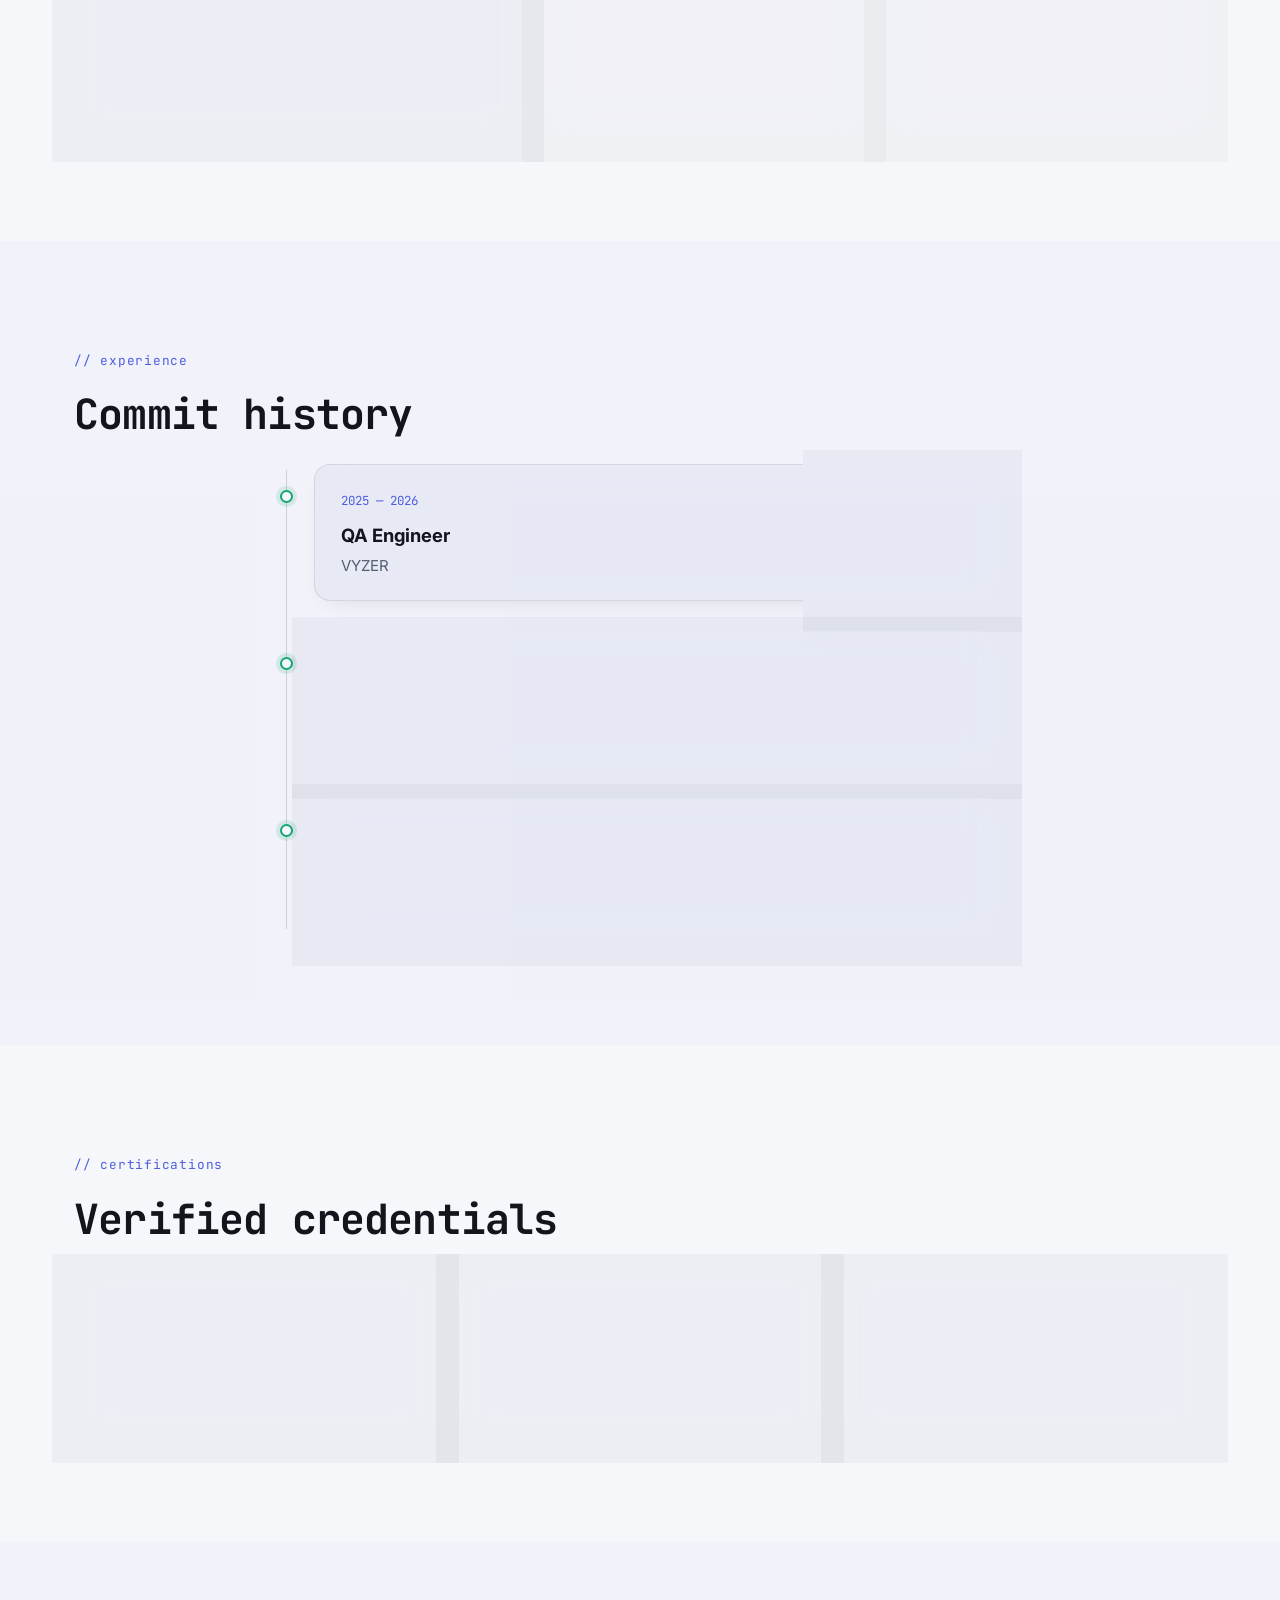
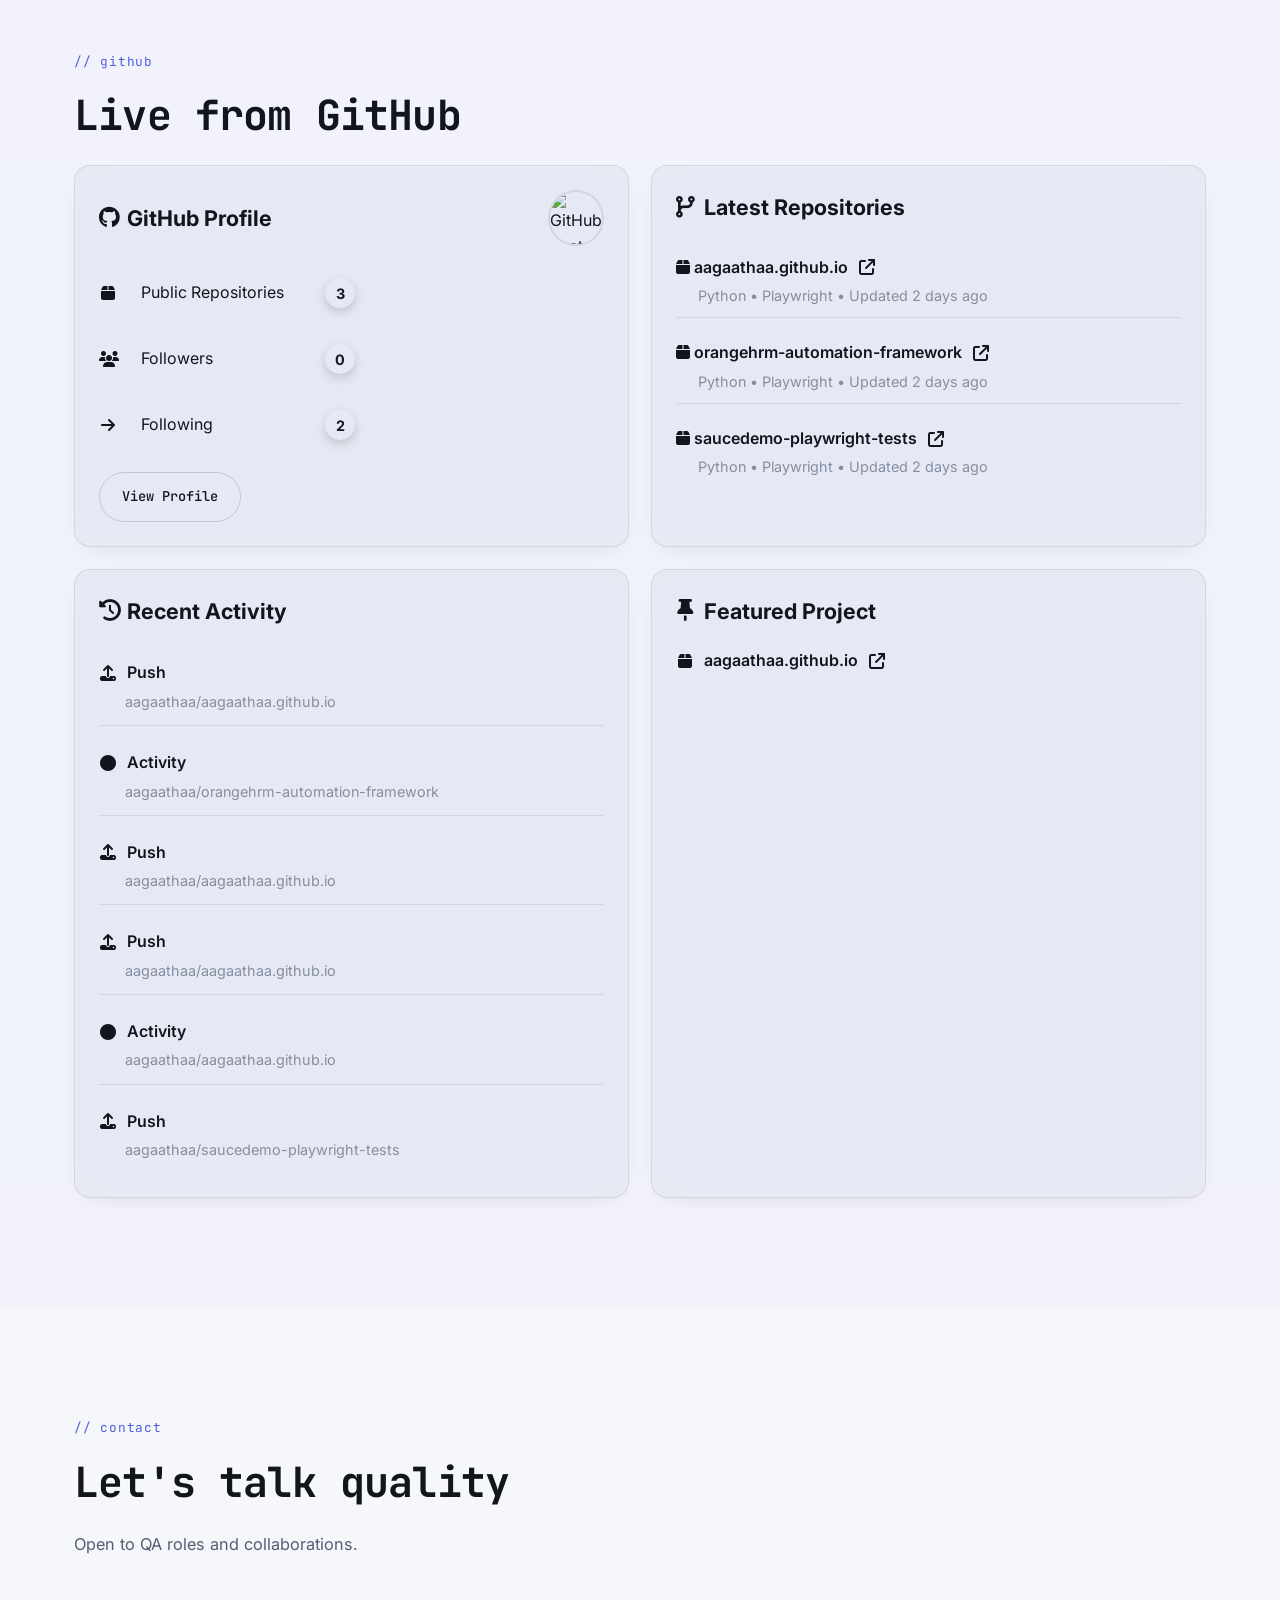
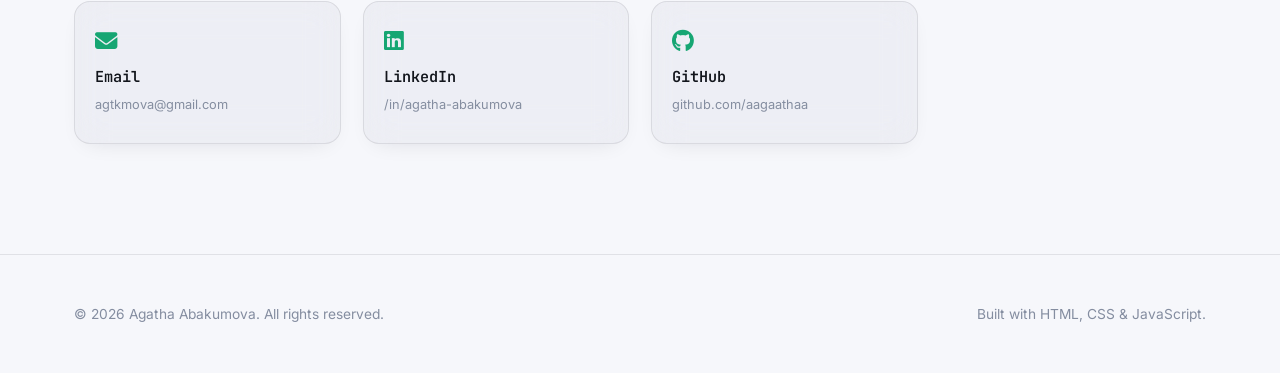
==== commit fdf94e9b: "Fix favicon paths in index.html to ensure correct loading" ====
--- a/index.html
+++ b/index.html
@@ -25,26 +25,26 @@
     <meta property="og:url" content=" https://aagaathaa.github.io/" />
 
     <!-- Favicon -->
-    <link rel="icon" type="image/svg+xml" href="assets/icons/favicon.svg" />
+    <link rel="icon" type="image/svg+xml" href="/assets/icons/favicon.svg" />
     <link
       rel="icon"
       type="image/png"
       sizes="32x32"
-      href="assets/icons/favicon-32.png"
+      href="/assets/icons/favicon-32.png"
     />
     <link
       rel="icon"
       type="image/png"
       sizes="16x16"
-      href="assets/icons/favicon-16.png"
-    />
-    <link rel="icon" href="assets/icons/favicon.ico" />
+      href="/assets/icons/favicon-16.png"
+    />
+    <link rel="icon" href="/assets/icons/favicon.ico" />
 
     <!-- Apple -->
-    <link rel="apple-touch-icon" href="assets/icons/apple-touch-icon.png" />
+    <link rel="apple-touch-icon" href="/assets/icons/apple-touch-icon.png" />
 
     <!-- Web App -->
-    <link rel="manifest" href="assets/icons/site.webmanifest" />
+    <link rel="manifest" href="/assets/icons/site.webmanifest" />
 
     <!-- Fonts -->
     <link rel="preconnect" href="https://fonts.googleapis.com" />
